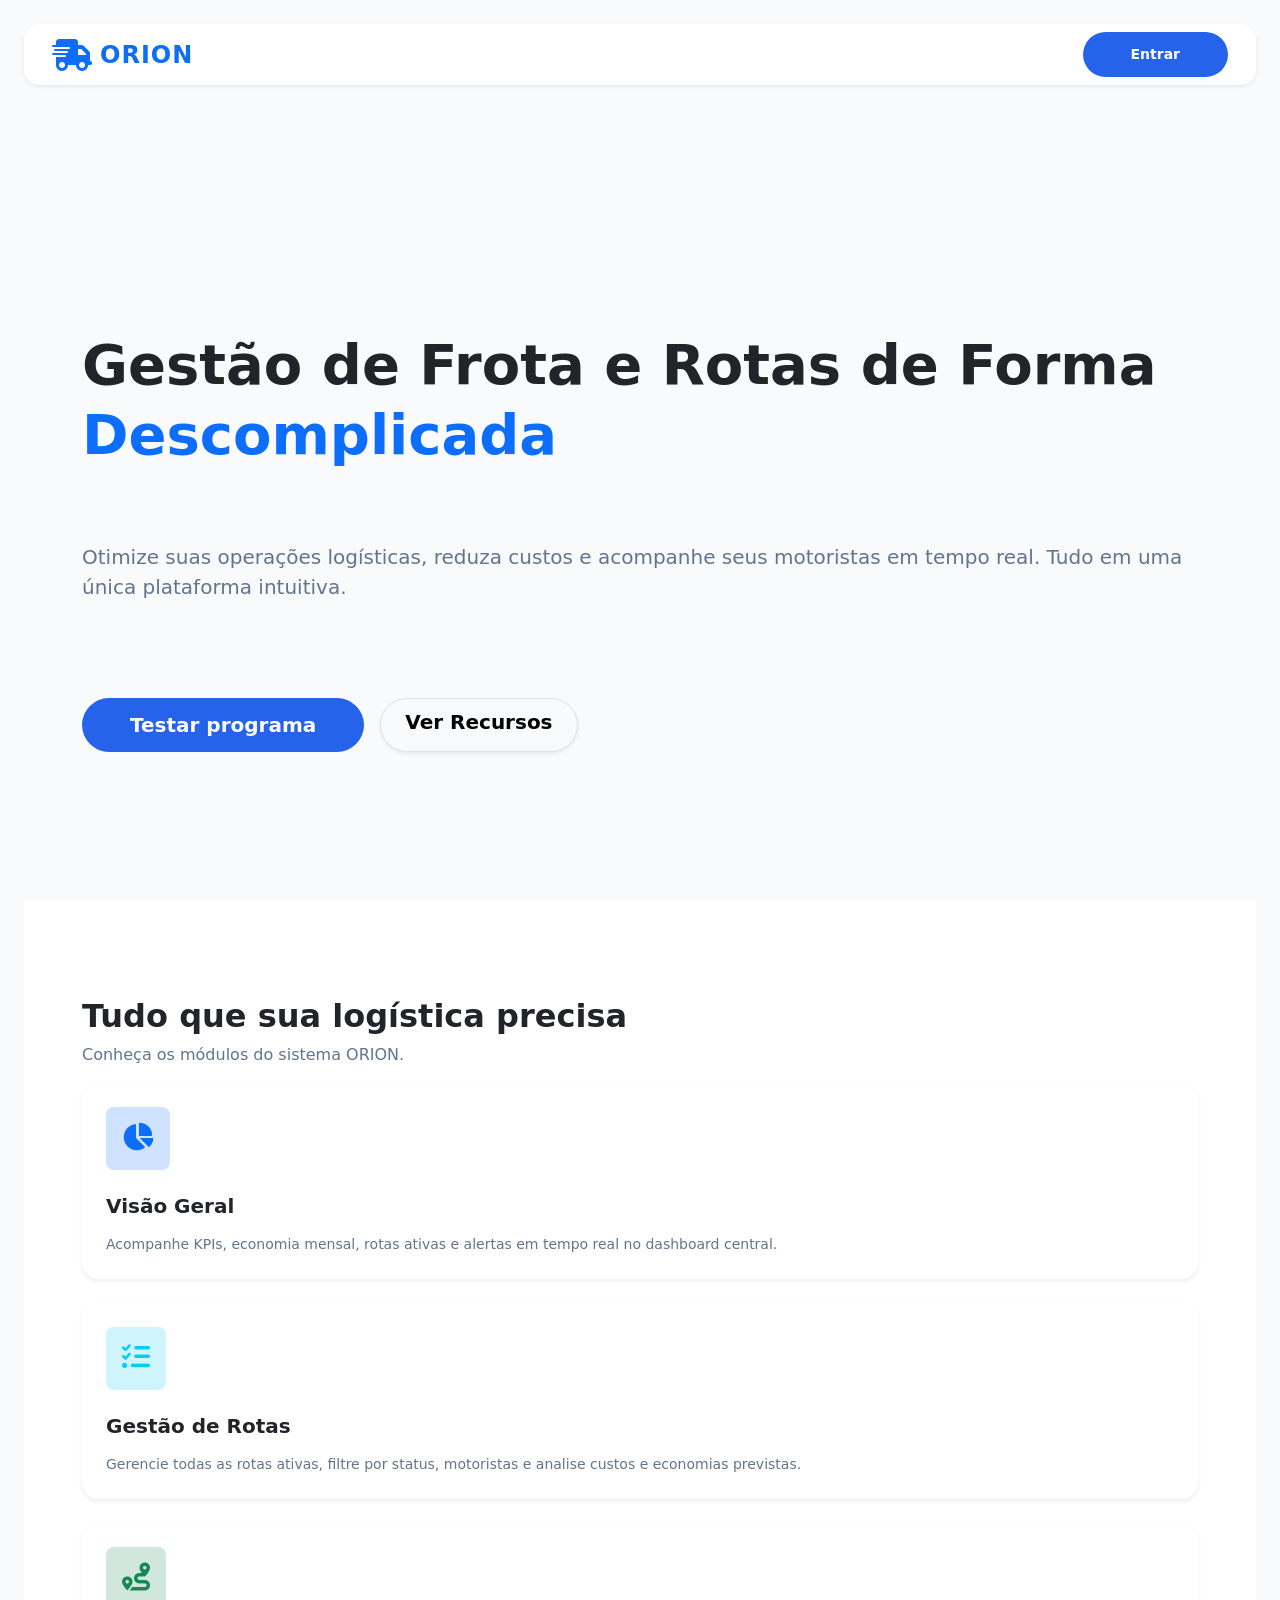
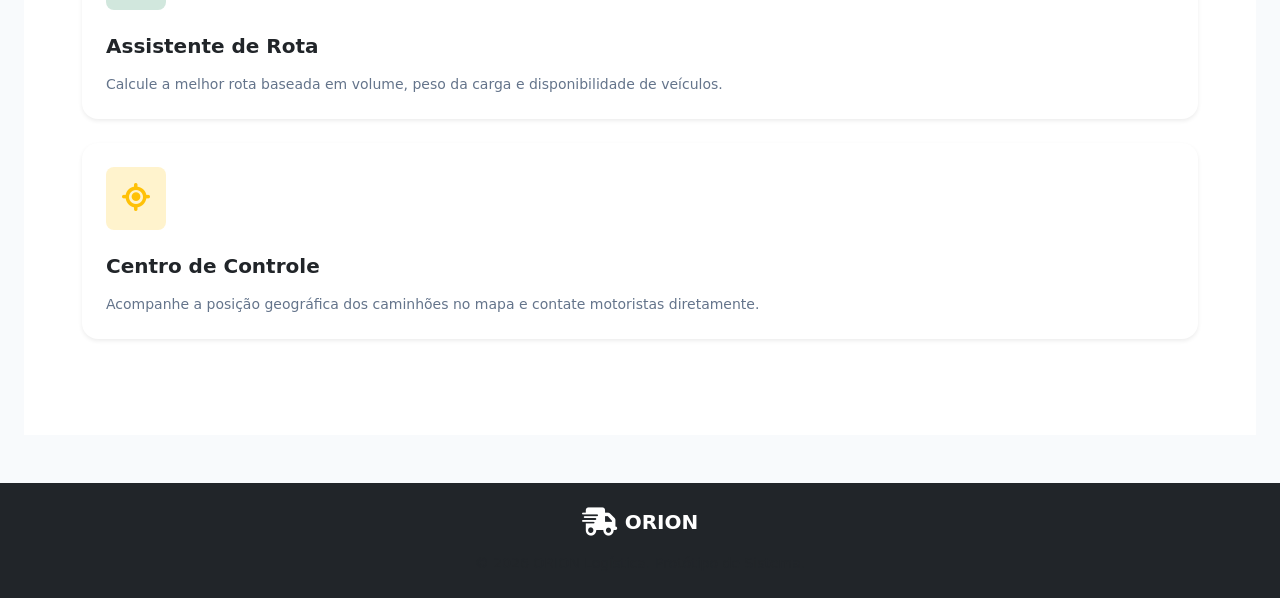
==== index.html @ 881968d5 "vai" ====
<!DOCTYPE html>
<html lang="pt-BR">
<head>
    <meta charset="UTF-8">
    <meta name="viewport" content="width=device-width, initial-scale=1.0">
    <title>ORION | Logística Inteligente</title>
    <link href="https://cdn.jsdelivr.net/npm/bootstrap@5.3.2/dist/css/bootstrap.min.css" rel="stylesheet">    
    <link rel="stylesheet" href="https://cdnjs.cloudflare.com/ajax/libs/font-awesome/6.4.2/css/all.min.css">
    <link rel="stylesheet" href="css/style.css">
    <link rel="stylesheet" href="css/index.css">
</head>
<body class="landing-page">
    <header class="cabecalho mb-4">
        <div class="container-fluid p-4 pb-0">
            <nav class="navbar navbar-expand-lg bg-white rounded-4 shadow-sm px-3">
                <div class="container-fluid">
                    
                    <div class="d-flex align-items-center text-primary">
                        <i class="fa-solid fa-truck-fast fs-2 me-2"></i>
                        <a href="index.html" class="fs-4 fw-bold text-decoration-none" style="letter-spacing: 1px;">ORION</a>
                    </div>                               
                    <a href="login.html" class="btn btn-primary-custom btn-sm rounded-pill px-5">Entrar</a>
                </div>
            </nav>
        </div>
    </header>

    <main class="container-fluid px-4 flex-grow-1">
    <section class="hero-section d-flex align-items-center mt-5 pt-5">
        <div class="container pt-5">
            <div class="row align-items-center g-5">
                <h1 class="display-4 fw-bold text-dark mb-4 lh-sm">
                    Gestão de Frota e Rotas de Forma <span class="text-primary">Descomplicada</span>
                </h1>
                <p class="lead text-muted-custom mb-5">
                    Otimize suas operações logísticas, reduza custos e acompanhe seus motoristas em tempo real. Tudo em uma única plataforma intuitiva.
                </p>
                <div class="d-flex gap-3">
                    <a href="dashboard.html" class="btn btn-primary-custom btn-lg rounded-pill px-5">Testar programa</a>
                    <a href="#recursos" class="btn btn-light btn-lg rounded-pill px-4 fw-semibold border shadow-sm">Ver Recursos</a>
                        
                </div>
            </div>
        </div>
    </section>

    <section id="recursos" class="py-5 my-5 bg-white">
        <div class="container py-5">

                <h2 class="fw-bold text-dark">Tudo que sua logística precisa</h2>
                <p class="text-muted-custom">Conheça os módulos do sistema ORION.</p>

            
            <div class="row g-4">

                    <a class="text-decoration-none">
                        <div class="card h-100 p-4 border-0 shadow-sm kpi-card">
                            <div class="p-3 bg-primary-subtle d-inline-block rounded-3 mb-4" style="width: fit-content;">
                                <i class="fa-solid fa-chart-pie text-primary fs-3"></i>
                            </div>
                            <h5 class="fw-bold text-dark mb-3">Visão Geral</h5>
                            <p class="text-muted-custom small mb-0">Acompanhe KPIs, economia mensal, rotas ativas e alertas em tempo real no dashboard central.</p>
                        </div>
                    </a>
                
                    <a class="text-decoration-none">
                        <div class="card h-100 p-4 border-0 shadow-sm kpi-card">
                            <div class="p-3 bg-info-subtle d-inline-block rounded-3 mb-4" style="width: fit-content;">
                                <i class="fa-solid fa-list-check text-info fs-3"></i>
                            </div>
                            <h5 class="fw-bold text-dark mb-3">Gestão de Rotas</h5>
                            <p class="text-muted-custom small mb-0">Gerencie todas as rotas ativas, filtre por status, motoristas e analise custos e economias previstas.</p>
                        </div>
                    </a>

                    <a class="text-decoration-none">
                        <div class="card h-100 p-4 border-0 shadow-sm kpi-card">
                            <div class="p-3 bg-success-subtle d-inline-block rounded-3 mb-4" style="width: fit-content;">
                                <i class="fa-solid fa-route text-success fs-3"></i>
                            </div>
                            <h5 class="fw-bold text-dark mb-3">Assistente de Rota</h5>
                            <p class="text-muted-custom small mb-0">Calcule a melhor rota baseada em volume, peso da carga e disponibilidade de veículos.</p>
                        </div>
                    </a>

                    <a class="text-decoration-none">
                        <div class="card h-100 p-4 border-0 shadow-sm kpi-card">
                            <div class="p-3 bg-warning-subtle d-inline-block rounded-3 mb-4" style="width: fit-content;">
                                <i class="fa-solid fa-location-crosshairs text-warning fs-3"></i>
                            </div>
                            <h5 class="fw-bold text-dark mb-3">Centro de Controle</h5>
                            <p class="text-muted-custom small mb-0">Acompanhe a posição geográfica dos caminhões no mapa e contate motoristas diretamente.</p>
                        </div>
                    </a>
            </div>
        </div>
    </section>
    </main>

    <footer class="bg-dark text-white py-4 mt-auto">
        <div class="container text-center text-muted">
            <div class="d-flex justify-content-center align-items-center mb-3 text-white">
                <i class="fa-solid fa-truck-fast fs-3 me-2"></i>
                <span class="fs-5 fw-bold">ORION</span>
            </div>
            <p class="mb-0 small">&copy; 2026 ORION Logística. Protótipo de Sistema.</p>
        </div>
    </footer>

    <script src="https://cdn.jsdelivr.net/npm/bootstrap@5.3.2/dist/js/bootstrap.bundle.min.js"></script>
    <script src="js/script.js"></script>
</body>
</html>
---- css/style.css ----
body {
    background-color: #f3f4f6;
    font-family: 'Inter', 'Segoe UI', system-ui, -apple-system, sans-serif;
    color: #334155;
}

.text-muted-custom { color: #64748b; font-weight: 500;}
.kpi-title { font-size: 0.9rem; font-weight: 600; text-transform: uppercase; letter-spacing: 0.5px;}
.kpi-value { font-size: 2rem; font-weight: 700; color: #0f172a; line-height: 1; }

.card {
    border: none;
    border-radius: 16px;
    box-shadow: 0 4px 6px -1px rgba(0, 0, 0, 0.05), 0 2px 4px -1px rgba(0, 0, 0, 0.03);
    transition: transform 0.2s ease, box-shadow 0.2s ease;
}

.kpi-card:hover {
    transform: translateY(-4px);
    box-shadow: 0 10px 15px -3px rgba(0, 0, 0, 0.08), 0 4px 6px -2px rgba(0, 0, 0, 0.04);
}

.Buscar-container {
    background-color: #ffffff;
    border-radius: 50px;
    padding: 10px 20px;
    width: 100%;
    min-width: 250px;
    border: 1px solid #e5e7eb;
    transition: all 0.2s;
}

.Buscar-container:focus-within {
    border-color: #3b82f6;
    box-shadow: 0 0 0 3px rgba(37, 99, 235, 0.1);
}

.Buscar-container input {
    border: none;
    outline: none;
    background: transparent;
    width: 100%;
    margin-left: 8px;
    color: #475569;
    font-size: 0.9rem;
}

.btn-primary-custom, .btn-orion-primary {
    background-color: #1d4ed8;
    color: white;
    border: none;
    border-radius: 8px;
    font-weight: 600;
    transition: all 0.2s ease;
}

.btn-primary-custom {
    border-radius: 10px;
    padding: 12px 28px;
    background-color: #2563eb;
}

.btn-primary-custom:hover, .btn-orion-primary:hover {
    background-color: #1e40af;
    color: white;
    transform: translateY(-2px);
    box-shadow: 0 4px 12px rgba(37, 99, 235, 0.3) !important;
}

.progress-custom {
    height: 8px;
    border-radius: 8px;
    background-color: #e2e8f0;
}

.progress-bar-custom {
    background-color: #3b82f6;
    border-radius: 8px;
}

.table { margin-bottom: 0; }
.table th {
    color: #64748b;
    font-weight: 600;
    font-size: 0.85rem;
    text-transform: uppercase;
    letter-spacing: 0.5px;
    border-bottom: 2px solid #e2e8f0;
    padding-bottom: 12px;
}
.table td { 
    vertical-align: middle; 
    border-bottom-color: #f1f5f9;
    padding: 16px 8px;
}

.id-text { font-size: 1rem; font-weight: 700; color: #334155; }
.route-text { font-weight: 600; color: #475569; font-size: 0.95rem; }

.custom-select {
    border-radius: 8px;
    padding: 10px 16px;
    font-size: 0.95rem;
    color: #4b5563;
    cursor: pointer;
    background-color: #ffffff;
}

.custom-select:focus {
    border-color: #3b82f6;
    box-shadow: 0 0 0 0.25rem rgba(59, 130, 246, 0.25);
}

.brand-spacing { letter-spacing: 1px; }
---- css/index.css ----
.landing-page {
    background-color: #f8fafc;
    overflow-x: hidden;
}

.landing-page .navbar {
    background-color: rgba(255, 255, 255, 0.95) !important;
    backdrop-filter: blur(10px);
}

.hero-section {
    min-height: 80vh;
    position: relative;
}

.hero-graphics {
    transform: perspective(1000px) rotateY(-5deg) translateY(-10px);
    transition: transform 0.5s ease;
}

.hero-graphics:hover {
    transform: perspective(1000px) rotateY(0deg) translateY(0);
}
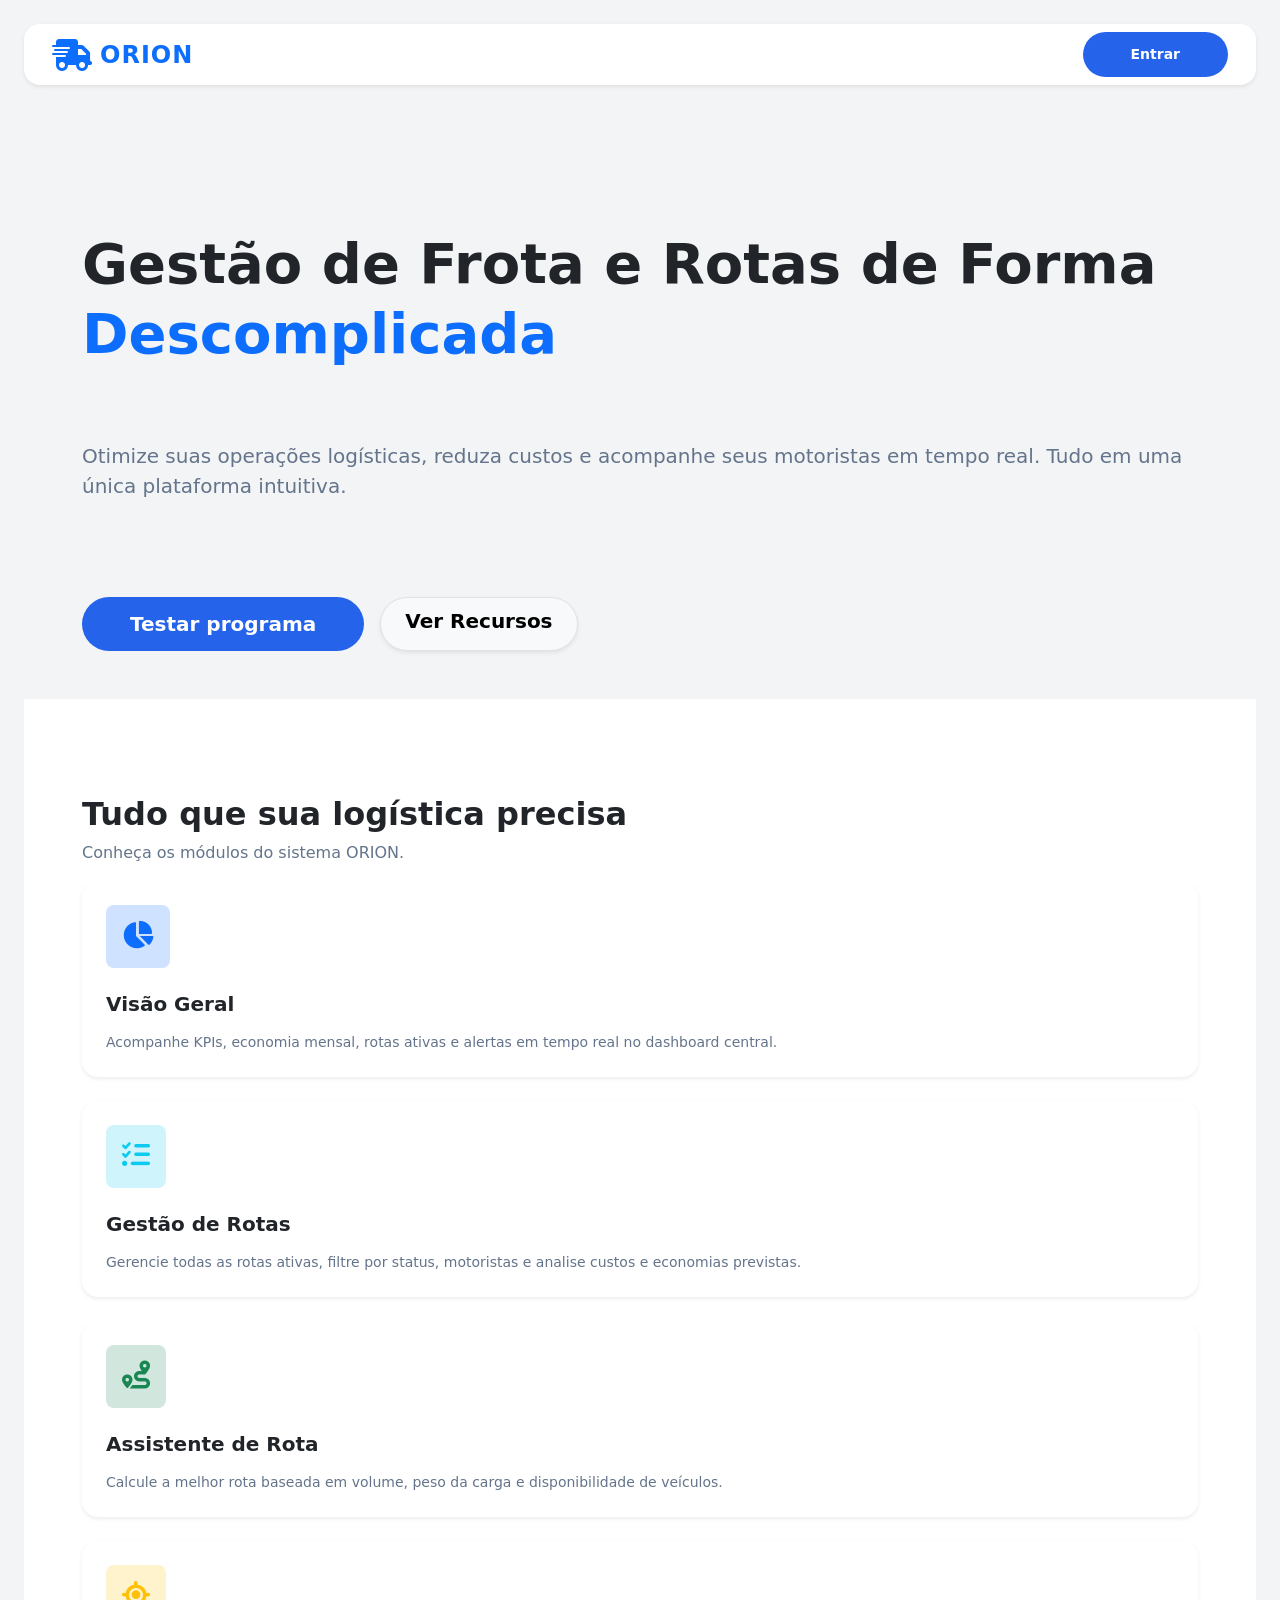
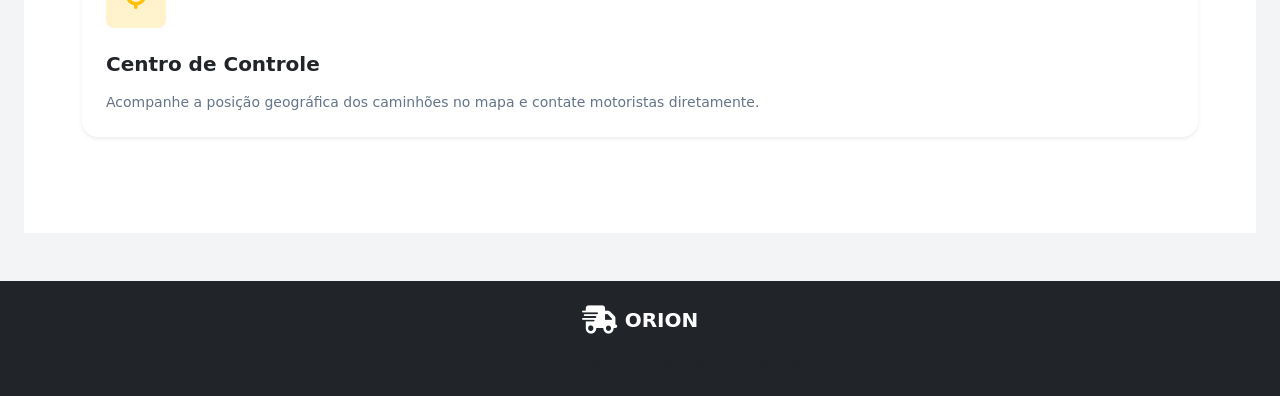
==== commit 0b41a3ac: "commit" ====
--- a/index.html
+++ b/index.html
@@ -24,7 +24,6 @@
             </nav>
         </div>
     </header>
-
     <main class="container-fluid px-4 flex-grow-1">
     <section class="hero-section d-flex align-items-center mt-5 pt-5">
         <div class="container pt-5">
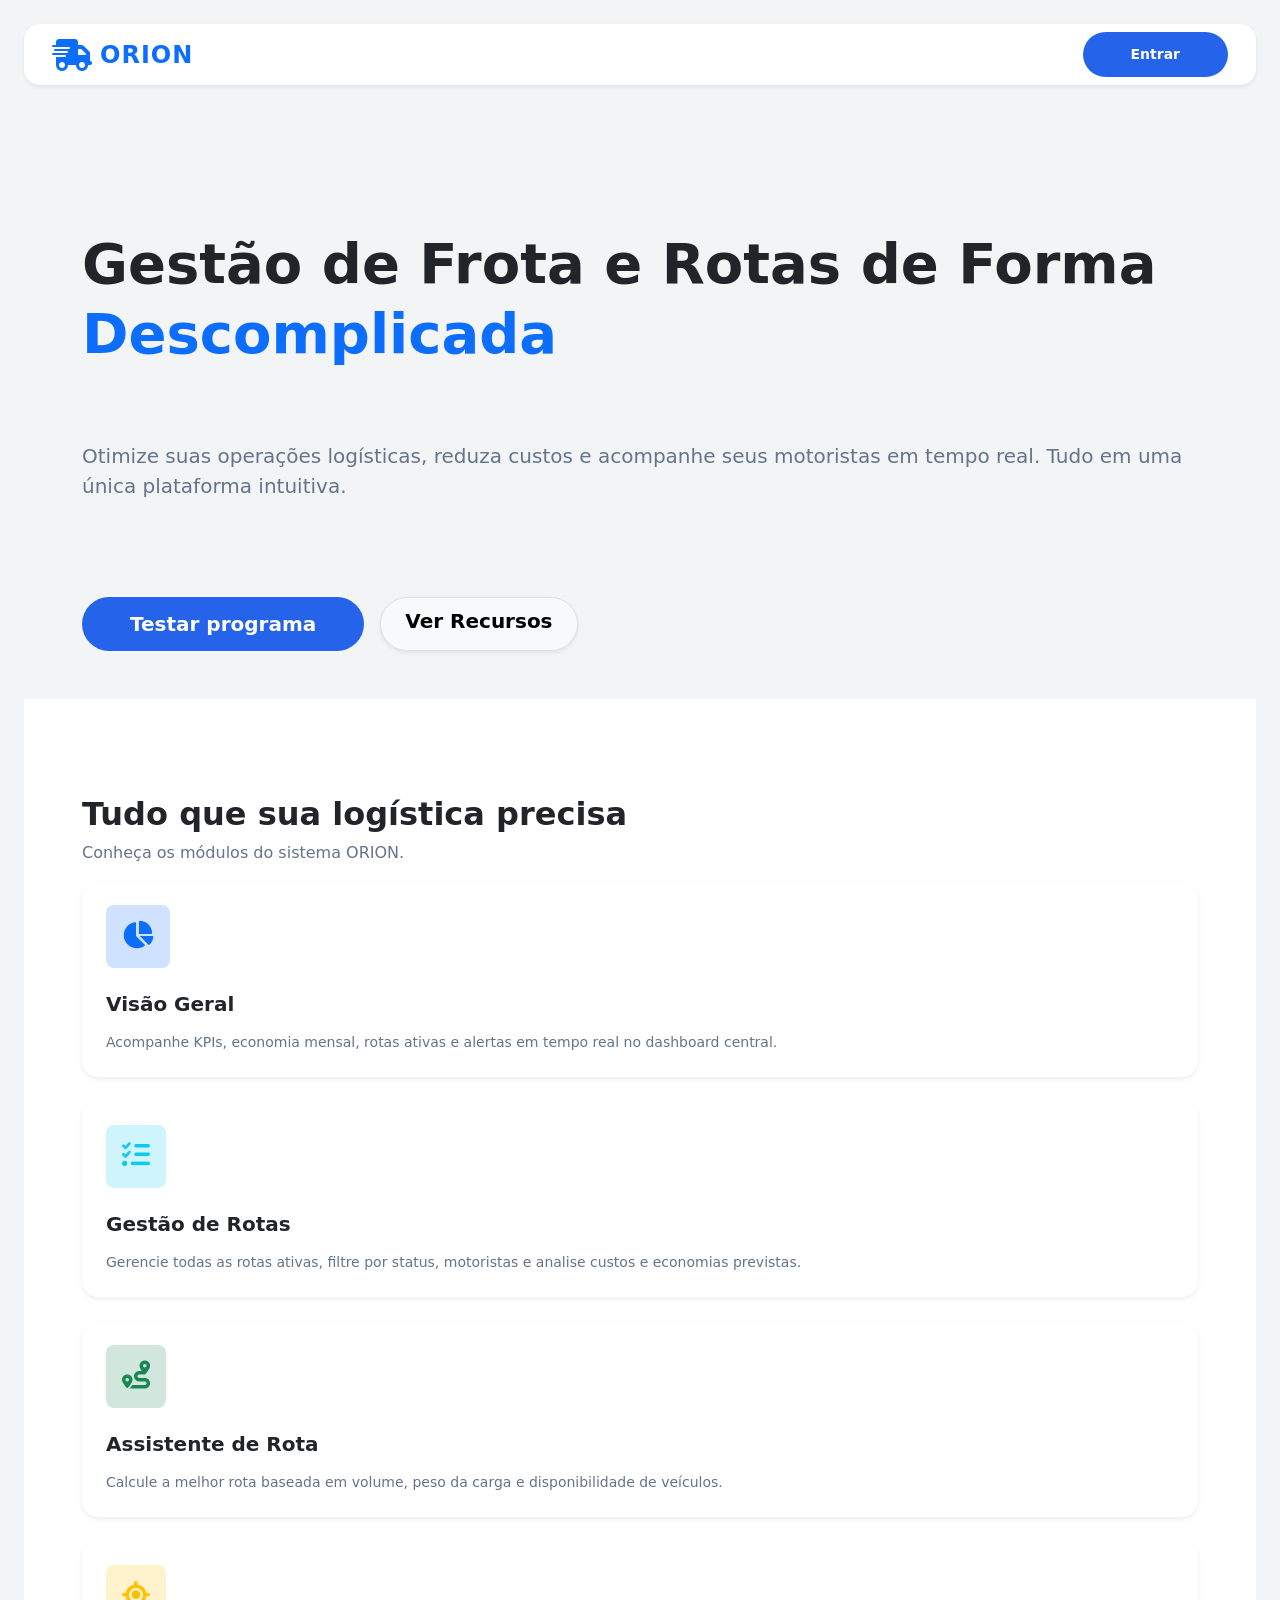
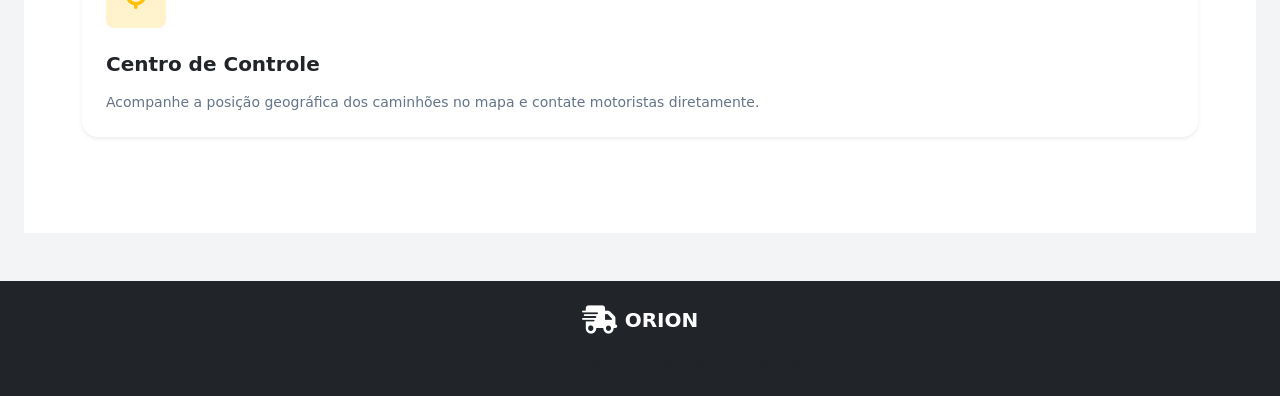
==== commit 6be43e53: "hfhk" ====
--- a/index.html
+++ b/index.html
@@ -10,7 +10,7 @@
     <link rel="stylesheet" href="css/index.css">
 </head>
 <body class="landing-page">
-    <header class="cabecalho mb-4">
+    <header class="cabecalho mb-4 sticky-top">
         <div class="container-fluid p-4 pb-0">
             <nav class="navbar navbar-expand-lg bg-white rounded-4 shadow-sm px-3">
                 <div class="container-fluid">
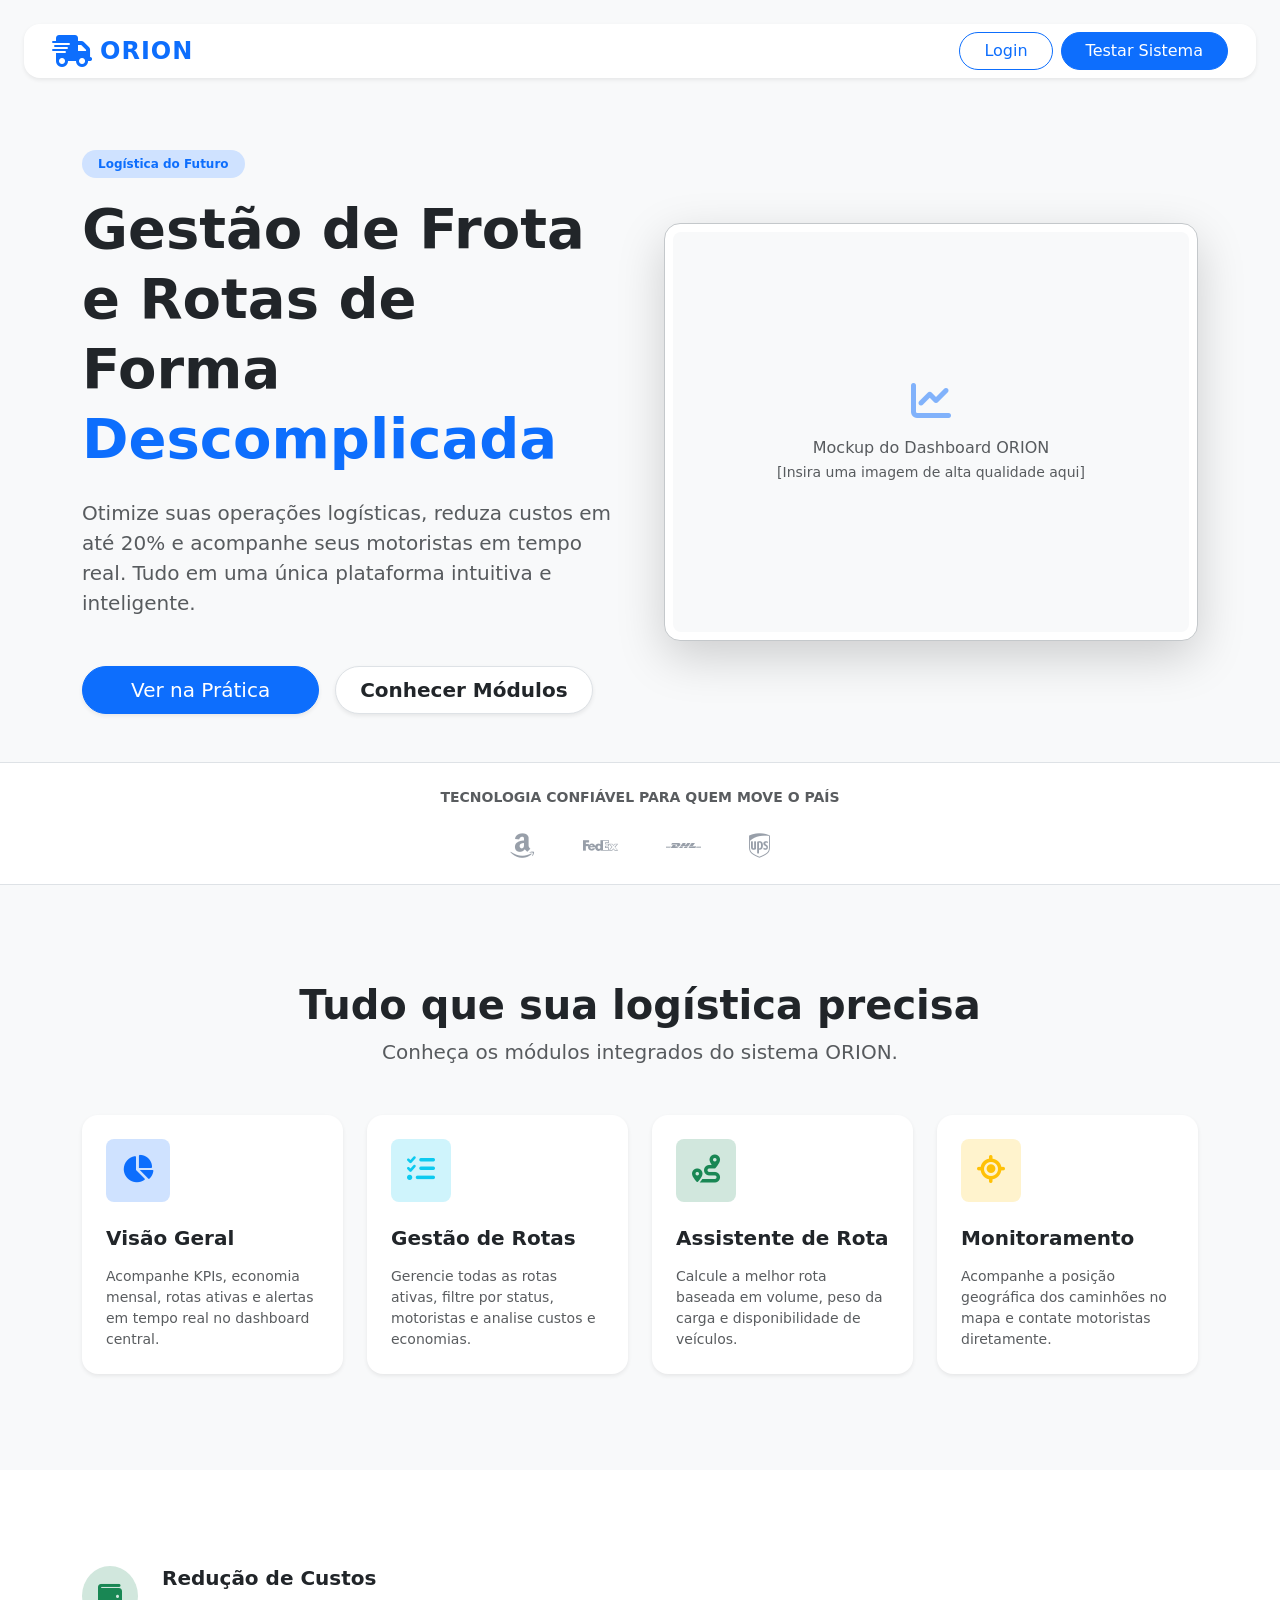
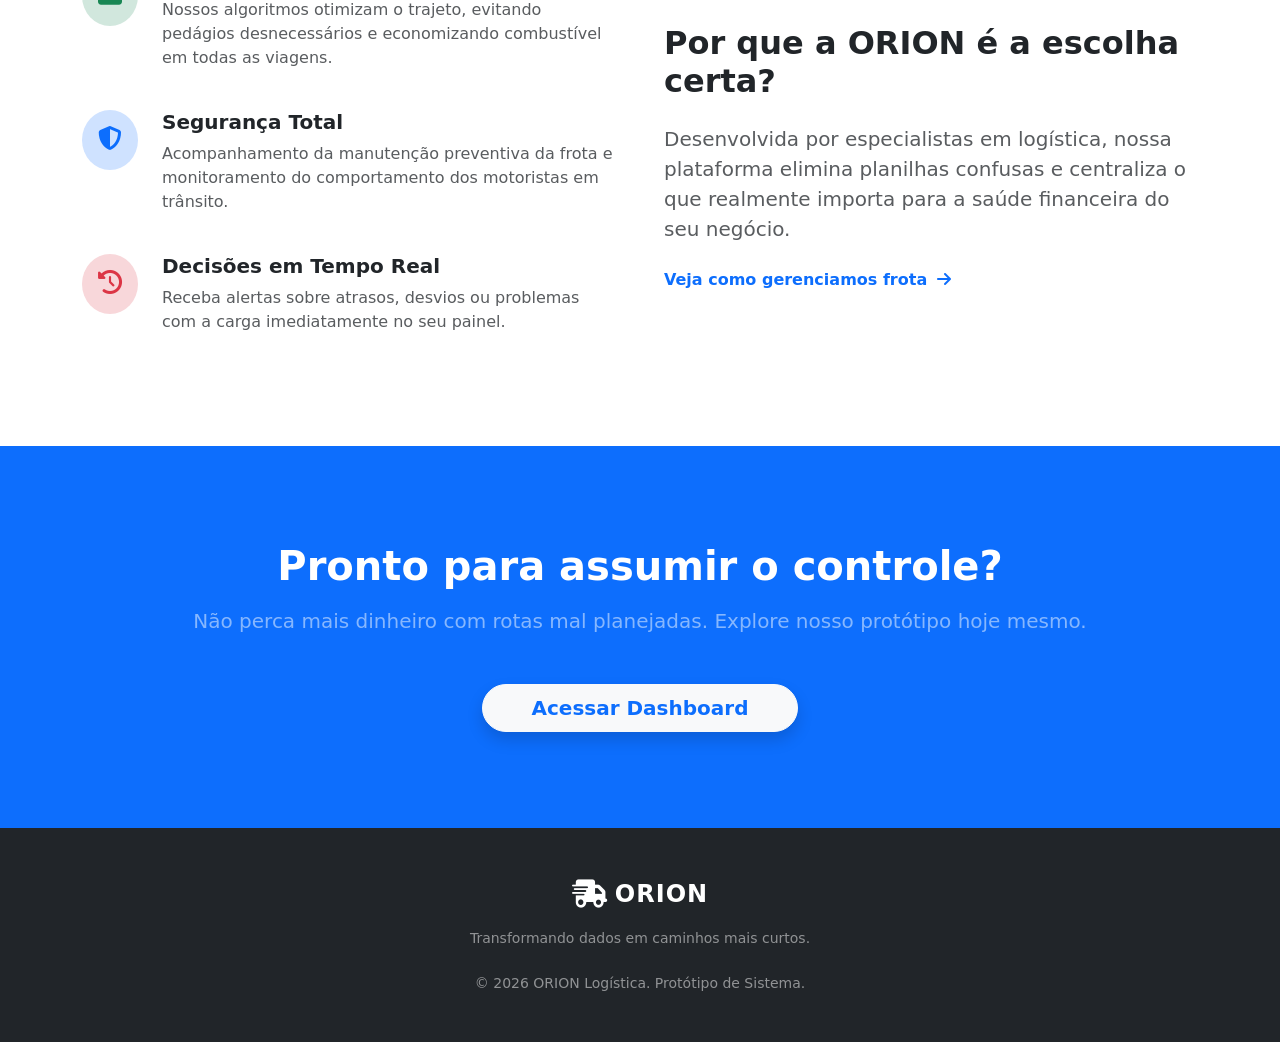
==== commit 1ace8a60: "commit" ====
--- a/index.html
+++ b/index.html
@@ -9,99 +9,193 @@
     <link rel="stylesheet" href="css/style.css">
     <link rel="stylesheet" href="css/index.css">
 </head>
-<body class="landing-page">
+<body class="landing-page bg-light">
+    
     <header class="cabecalho mb-4 sticky-top">
         <div class="container-fluid p-4 pb-0">
             <nav class="navbar navbar-expand-lg bg-white rounded-4 shadow-sm px-3">
                 <div class="container-fluid">
-                    
                     <div class="d-flex align-items-center text-primary">
                         <i class="fa-solid fa-truck-fast fs-2 me-2"></i>
                         <a href="index.html" class="fs-4 fw-bold text-decoration-none" style="letter-spacing: 1px;">ORION</a>
                     </div>                               
-                    <a href="login.html" class="btn btn-primary-custom btn-sm rounded-pill px-5">Entrar</a>
+                    <div class="d-flex gap-2">
+                        <a href="login.html" class="btn btn-outline-primary rounded-pill px-4 d-none d-md-block">Login</a>
+                        <a href="dashboard.html" class="btn btn-primary rounded-pill px-4">Testar Sistema</a>
+                    </div>
                 </div>
             </nav>
         </div>
     </header>
-    <main class="container-fluid px-4 flex-grow-1">
-    <section class="hero-section d-flex align-items-center mt-5 pt-5">
-        <div class="container pt-5">
-            <div class="row align-items-center g-5">
-                <h1 class="display-4 fw-bold text-dark mb-4 lh-sm">
-                    Gestão de Frota e Rotas de Forma <span class="text-primary">Descomplicada</span>
-                </h1>
-                <p class="lead text-muted-custom mb-5">
-                    Otimize suas operações logísticas, reduza custos e acompanhe seus motoristas em tempo real. Tudo em uma única plataforma intuitiva.
-                </p>
-                <div class="d-flex gap-3">
-                    <a href="dashboard.html" class="btn btn-primary-custom btn-lg rounded-pill px-5">Testar programa</a>
-                    <a href="#recursos" class="btn btn-light btn-lg rounded-pill px-4 fw-semibold border shadow-sm">Ver Recursos</a>
-                        
-                </div>
-            </div>
-        </div>
-    </section>
-
-    <section id="recursos" class="py-5 my-5 bg-white">
-        <div class="container py-5">
-
-                <h2 class="fw-bold text-dark">Tudo que sua logística precisa</h2>
-                <p class="text-muted-custom">Conheça os módulos do sistema ORION.</p>
-
-            
-            <div class="row g-4">
-
-                    <a class="text-decoration-none">
-                        <div class="card h-100 p-4 border-0 shadow-sm kpi-card">
-                            <div class="p-3 bg-primary-subtle d-inline-block rounded-3 mb-4" style="width: fit-content;">
-                                <i class="fa-solid fa-chart-pie text-primary fs-3"></i>
-                            </div>
-                            <h5 class="fw-bold text-dark mb-3">Visão Geral</h5>
-                            <p class="text-muted-custom small mb-0">Acompanhe KPIs, economia mensal, rotas ativas e alertas em tempo real no dashboard central.</p>
-                        </div>
-                    </a>
+
+    <main class="flex-grow-1">
+        
+        <section class="hero-section py-5 mt-4">
+            <div class="container">
+                <div class="row align-items-center g-5">
+                    <div class="col-lg-6">
+                        <span class="badge bg-primary-subtle text-primary px-3 py-2 rounded-pill mb-3 fw-semibold">Logística do Futuro</span>
+                        <h1 class="display-4 fw-bold text-dark mb-4 lh-sm">
+                            Gestão de Frota e Rotas de Forma <span class="text-primary">Descomplicada</span>
+                        </h1>
+                        <p class="lead text-muted mb-5">
+                            Otimize suas operações logísticas, reduza custos em até 20% e acompanhe seus motoristas em tempo real. Tudo em uma única plataforma intuitiva e inteligente.
+                        </p>
+                        <div class="d-flex flex-column flex-sm-row gap-3">
+                            <a href="dashboard.html" class="btn btn-primary btn-lg rounded-pill px-5 shadow-sm">Ver na Prática</a>
+                            <a href="#recursos" class="btn btn-white btn-lg rounded-pill px-4 fw-semibold border shadow-sm text-dark bg-white">Conhecer Módulos</a>
+                        </div>
+                    </div>
+                    <div class="col-lg-6 d-none d-lg-block text-center">
+                        <div class="bg-white p-2 rounded-4 shadow-lg border border-secondary-subtle">
+                            <div class="bg-light rounded-3 d-flex align-items-center justify-content-center" style="height: 400px;">
+                                <div class="text-muted text-center">
+                                    <i class="fa-solid fa-chart-line fs-1 mb-3 text-primary opacity-50"></i>
+                                    <p class="mb-0 fw-medium">Mockup do Dashboard ORION</p>
+                                    <small>[Insira uma imagem de alta qualidade aqui]</small>
+                                </div>
+                            </div>
+                        </div>
+                    </div>
+                </div>
+            </div>
+        </section>
+
+        <section class="py-4 bg-white border-top border-bottom">
+            <div class="container text-center">
+                <p class="text-muted small fw-bold mb-4 text-uppercase tracking-wide">Tecnologia confiável para quem move o país</p>
+                <div class="d-flex justify-content-center flex-wrap gap-5 opacity-50">
+                    <i class="fa-brands fa-amazon fs-3"></i>
+                    <i class="fa-brands fa-fedex fs-3"></i>
+                    <i class="fa-brands fa-dhl fs-3"></i>
+                    <i class="fa-brands fa-ups fs-3"></i>
+                </div>
+            </div>
+        </section>
+
+        <section id="recursos" class="py-5 my-5">
+            <div class="container">
+                <div class="text-center mb-5">
+                    <h2 class="fw-bold text-dark display-6">Tudo que sua logística precisa</h2>
+                    <p class="text-muted lead">Conheça os módulos integrados do sistema ORION.</p>
+                </div>
                 
-                    <a class="text-decoration-none">
-                        <div class="card h-100 p-4 border-0 shadow-sm kpi-card">
-                            <div class="p-3 bg-info-subtle d-inline-block rounded-3 mb-4" style="width: fit-content;">
-                                <i class="fa-solid fa-list-check text-info fs-3"></i>
-                            </div>
-                            <h5 class="fw-bold text-dark mb-3">Gestão de Rotas</h5>
-                            <p class="text-muted-custom small mb-0">Gerencie todas as rotas ativas, filtre por status, motoristas e analise custos e economias previstas.</p>
-                        </div>
-                    </a>
-
-                    <a class="text-decoration-none">
-                        <div class="card h-100 p-4 border-0 shadow-sm kpi-card">
-                            <div class="p-3 bg-success-subtle d-inline-block rounded-3 mb-4" style="width: fit-content;">
-                                <i class="fa-solid fa-route text-success fs-3"></i>
-                            </div>
-                            <h5 class="fw-bold text-dark mb-3">Assistente de Rota</h5>
-                            <p class="text-muted-custom small mb-0">Calcule a melhor rota baseada em volume, peso da carga e disponibilidade de veículos.</p>
-                        </div>
-                    </a>
-
-                    <a class="text-decoration-none">
-                        <div class="card h-100 p-4 border-0 shadow-sm kpi-card">
-                            <div class="p-3 bg-warning-subtle d-inline-block rounded-3 mb-4" style="width: fit-content;">
-                                <i class="fa-solid fa-location-crosshairs text-warning fs-3"></i>
-                            </div>
-                            <h5 class="fw-bold text-dark mb-3">Centro de Controle</h5>
-                            <p class="text-muted-custom small mb-0">Acompanhe a posição geográfica dos caminhões no mapa e contate motoristas diretamente.</p>
-                        </div>
-                    </a>
-            </div>
-        </div>
-    </section>
+                <div class="row g-4">
+                    <div class="col-12 col-md-6 col-lg-3">
+                        <a href="dashboard.html" class="text-decoration-none h-100 d-block">
+                            <div class="card h-100 p-4 border-0 shadow-sm kpi-card hover-lift">
+                                <div class="p-3 bg-primary-subtle d-inline-block rounded-3 mb-4" style="width: fit-content;">
+                                    <i class="fa-solid fa-chart-pie text-primary fs-3"></i>
+                                </div>
+                                <h5 class="fw-bold text-dark mb-3">Visão Geral</h5>
+                                <p class="text-muted small mb-0">Acompanhe KPIs, economia mensal, rotas ativas e alertas em tempo real no dashboard central.</p>
+                            </div>
+                        </a>
+                    </div>
+                    
+                    <div class="col-12 col-md-6 col-lg-3">
+                        <a href="rotas.html" class="text-decoration-none h-100 d-block">
+                            <div class="card h-100 p-4 border-0 shadow-sm kpi-card hover-lift">
+                                <div class="p-3 bg-info-subtle d-inline-block rounded-3 mb-4" style="width: fit-content;">
+                                    <i class="fa-solid fa-list-check text-info fs-3"></i>
+                                </div>
+                                <h5 class="fw-bold text-dark mb-3">Gestão de Rotas</h5>
+                                <p class="text-muted small mb-0">Gerencie todas as rotas ativas, filtre por status, motoristas e analise custos e economias.</p>
+                            </div>
+                        </a>
+                    </div>
+
+                    <div class="col-12 col-md-6 col-lg-3">
+                        <a href="planeja.html" class="text-decoration-none h-100 d-block">
+                            <div class="card h-100 p-4 border-0 shadow-sm kpi-card hover-lift">
+                                <div class="p-3 bg-success-subtle d-inline-block rounded-3 mb-4" style="width: fit-content;">
+                                    <i class="fa-solid fa-route text-success fs-3"></i>
+                                </div>
+                                <h5 class="fw-bold text-dark mb-3">Assistente de Rota</h5>
+                                <p class="text-muted small mb-0">Calcule a melhor rota baseada em volume, peso da carga e disponibilidade de veículos.</p>
+                            </div>
+                        </a>
+                    </div>
+
+                    <div class="col-12 col-md-6 col-lg-3">
+                        <a href="rotasctr.html" class="text-decoration-none h-100 d-block">
+                            <div class="card h-100 p-4 border-0 shadow-sm kpi-card hover-lift">
+                                <div class="p-3 bg-warning-subtle d-inline-block rounded-3 mb-4" style="width: fit-content;">
+                                    <i class="fa-solid fa-location-crosshairs text-warning fs-3"></i>
+                                </div>
+                                <h5 class="fw-bold text-dark mb-3">Monitoramento</h5>
+                                <p class="text-muted small mb-0">Acompanhe a posição geográfica dos caminhões no mapa e contate motoristas diretamente.</p>
+                            </div>
+                        </a>
+                    </div>
+                </div>
+            </div>
+        </section>
+
+        <section class="py-5 bg-white">
+            <div class="container py-5">
+                <div class="row align-items-center g-5">
+                    <div class="col-lg-6 order-2 order-lg-1">
+                        <div class="d-flex mb-4">
+                            <div class="flex-shrink-0">
+                                <div class="p-3 bg-success-subtle rounded-circle">
+                                    <i class="fa-solid fa-wallet text-success fs-4"></i>
+                                </div>
+                            </div>
+                            <div class="flex-grow-1 ms-4">
+                                <h5 class="fw-bold text-dark">Redução de Custos</h5>
+                                <p class="text-muted">Nossos algoritmos otimizam o trajeto, evitando pedágios desnecessários e economizando combustível em todas as viagens.</p>
+                            </div>
+                        </div>
+                        <div class="d-flex mb-4">
+                            <div class="flex-shrink-0">
+                                <div class="p-3 bg-primary-subtle rounded-circle">
+                                    <i class="fa-solid fa-shield-halved text-primary fs-4"></i>
+                                </div>
+                            </div>
+                            <div class="flex-grow-1 ms-4">
+                                <h5 class="fw-bold text-dark">Segurança Total</h5>
+                                <p class="text-muted">Acompanhamento da manutenção preventiva da frota e monitoramento do comportamento dos motoristas em trânsito.</p>
+                            </div>
+                        </div>
+                        <div class="d-flex">
+                            <div class="flex-shrink-0">
+                                <div class="p-3 bg-danger-subtle rounded-circle">
+                                    <i class="fa-solid fa-clock-rotate-left text-danger fs-4"></i>
+                                </div>
+                            </div>
+                            <div class="flex-grow-1 ms-4">
+                                <h5 class="fw-bold text-dark">Decisões em Tempo Real</h5>
+                                <p class="text-muted">Receba alertas sobre atrasos, desvios ou problemas com a carga imediatamente no seu painel.</p>
+                            </div>
+                        </div>
+                    </div>
+                    <div class="col-lg-6 order-1 order-lg-2">
+                        <h2 class="fw-bold text-dark mb-4">Por que a ORION é a escolha certa?</h2>
+                        <p class="lead text-muted mb-4">Desenvolvida por especialistas em logística, nossa plataforma elimina planilhas confusas e centraliza o que realmente importa para a saúde financeira do seu negócio.</p>
+                        <a href="gerencia.html" class="text-primary fw-bold text-decoration-none">Veja como gerenciamos frota <i class="fa-solid fa-arrow-right ms-1"></i></a>
+                    </div>
+                </div>
+            </div>
+        </section>
+
+        <section class="py-5 bg-primary text-white text-center">
+            <div class="container py-5">
+                <h2 class="display-6 fw-bold mb-3 text-white">Pronto para assumir o controle?</h2>
+                <p class="lead mb-5 text-white-50">Não perca mais dinheiro com rotas mal planejadas. Explore nosso protótipo hoje mesmo.</p>
+                <a href="dashboard.html" class="btn btn-light btn-lg rounded-pill px-5 text-primary fw-bold shadow">Acessar Dashboard</a>
+            </div>
+        </section>
+
     </main>
 
-    <footer class="bg-dark text-white py-4 mt-auto">
-        <div class="container text-center text-muted">
+    <footer class="bg-dark text-white py-5 mt-auto">
+        <div class="container text-center text-white-50">
             <div class="d-flex justify-content-center align-items-center mb-3 text-white">
                 <i class="fa-solid fa-truck-fast fs-3 me-2"></i>
-                <span class="fs-5 fw-bold">ORION</span>
-            </div>
+                <span class="fs-4 fw-bold brand-spacing" style="letter-spacing: 1px;">ORION</span>
+            </div>
+            <p class="mb-4 small">Transformando dados em caminhos mais curtos.</p>
             <p class="mb-0 small">&copy; 2026 ORION Logística. Protótipo de Sistema.</p>
         </div>
     </footer>
--- a/css/index.css
+++ b/css/index.css
@@ -0,0 +1,7 @@
+.hover-lift {
+    transition: transform 0.2s ease-in-out, box-shadow 0.2s ease-in-out;
+}
+.hover-lift:hover {
+    transform: translateY(-5px);
+    box-shadow: 0 10px 20px rgba(0,0,0,0.1) !important;
+}
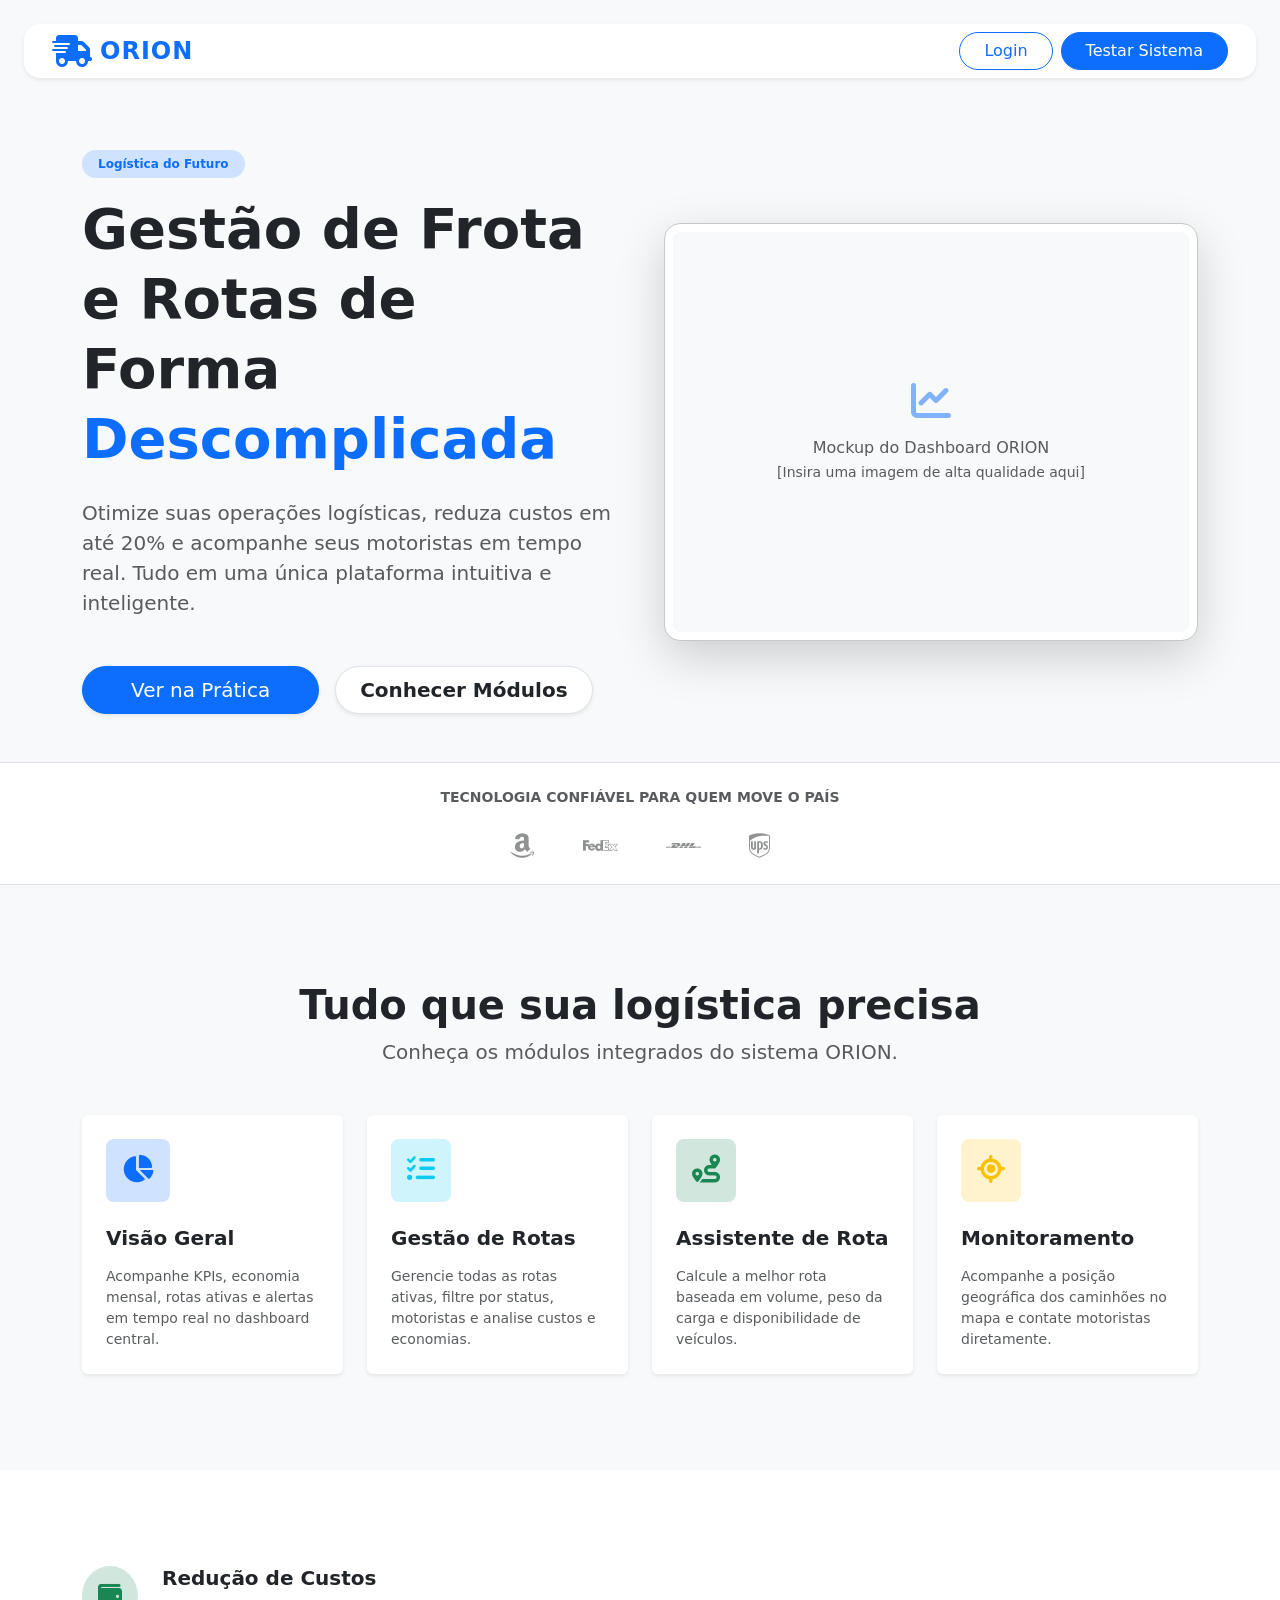
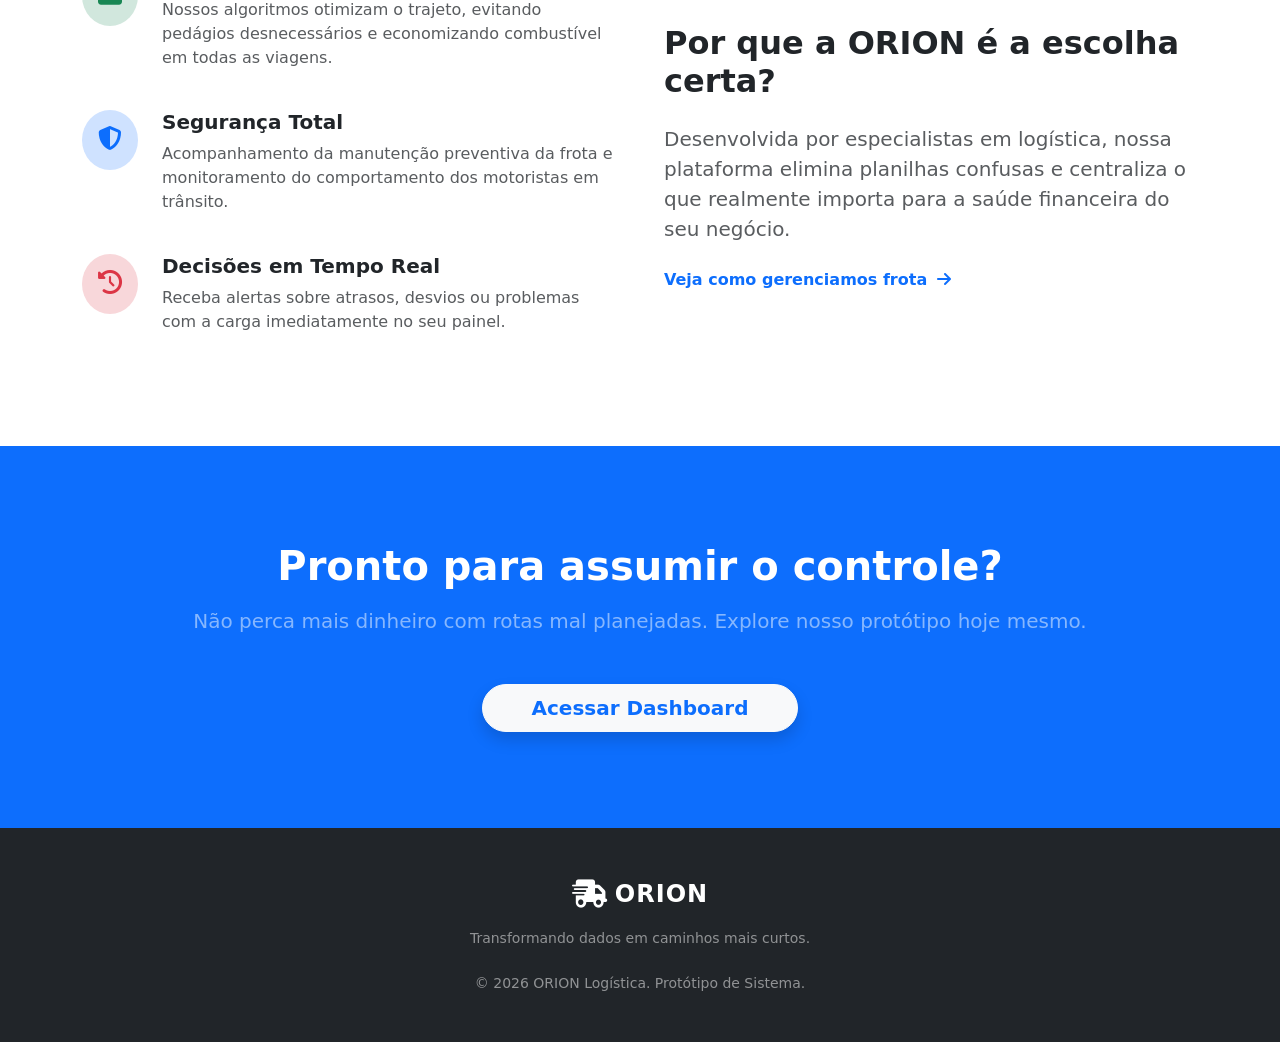
==== commit 95a09448: "commit" ====
--- a/index.html
+++ b/index.html
@@ -7,7 +7,6 @@
     <link href="https://cdn.jsdelivr.net/npm/bootstrap@5.3.2/dist/css/bootstrap.min.css" rel="stylesheet">    
     <link rel="stylesheet" href="https://cdnjs.cloudflare.com/ajax/libs/font-awesome/6.4.2/css/all.min.css">
     <link rel="stylesheet" href="css/style.css">
-    <link rel="stylesheet" href="css/index.css">
 </head>
 <body class="landing-page bg-light">
     
--- a/css/style.css
+++ b/css/style.css
@@ -1,83 +1,3 @@
-body {
-    background-color: #f3f4f6;
-    font-family: 'Inter', 'Segoe UI', system-ui, -apple-system, sans-serif;
-    color: #334155;
-}
-
-.text-muted-custom { color: #64748b; font-weight: 500;}
-.kpi-title { font-size: 0.9rem; font-weight: 600; text-transform: uppercase; letter-spacing: 0.5px;}
-.kpi-value { font-size: 2rem; font-weight: 700; color: #0f172a; line-height: 1; }
-
-.card {
-    border: none;
-    border-radius: 16px;
-    box-shadow: 0 4px 6px -1px rgba(0, 0, 0, 0.05), 0 2px 4px -1px rgba(0, 0, 0, 0.03);
-    transition: transform 0.2s ease, box-shadow 0.2s ease;
-}
-
-.kpi-card:hover {
-    transform: translateY(-4px);
-    box-shadow: 0 10px 15px -3px rgba(0, 0, 0, 0.08), 0 4px 6px -2px rgba(0, 0, 0, 0.04);
-}
-
-.Buscar-container {
-    background-color: #ffffff;
-    border-radius: 50px;
-    padding: 10px 20px;
-    width: 100%;
-    min-width: 250px;
-    border: 1px solid #e5e7eb;
-    transition: all 0.2s;
-}
-
-.Buscar-container:focus-within {
-    border-color: #3b82f6;
-    box-shadow: 0 0 0 3px rgba(37, 99, 235, 0.1);
-}
-
-.Buscar-container input {
-    border: none;
-    outline: none;
-    background: transparent;
-    width: 100%;
-    margin-left: 8px;
-    color: #475569;
-    font-size: 0.9rem;
-}
-
-.btn-primary-custom, .btn-orion-primary {
-    background-color: #1d4ed8;
-    color: white;
-    border: none;
-    border-radius: 8px;
-    font-weight: 600;
-    transition: all 0.2s ease;
-}
-
-.btn-primary-custom {
-    border-radius: 10px;
-    padding: 12px 28px;
-    background-color: #2563eb;
-}
-
-.btn-primary-custom:hover, .btn-orion-primary:hover {
-    background-color: #1e40af;
-    color: white;
-    transform: translateY(-2px);
-    box-shadow: 0 4px 12px rgba(37, 99, 235, 0.3) !important;
-}
-
-.progress-custom {
-    height: 8px;
-    border-radius: 8px;
-    background-color: #e2e8f0;
-}
-
-.progress-bar-custom {
-    background-color: #3b82f6;
-    border-radius: 8px;
-}
-
 .table { margin-bottom: 0; }
 .table th {
     color: #64748b;
@@ -94,21 +14,46 @@
     padding: 16px 8px;
 }
 
+#myTable {
+  border-collapse: collapse; 
+  width: 100%; 
+  border: 1px solid #ddd; 
+  font-size: 18px; 
+}
+
+#myTable th, #myTable td {
+  text-align: left; 
+  padding: 12px;
+}
+
+#myTable tr {
+  border-bottom: 1px solid #ddd;
+}
+
+#myTable tr.header, #myTable tr:hover {
+  background-color: #f1f1f1;
+}
+
+.badge {
+    white-space: nowrap;
+    display: inline-block;
+    min-width: 80px; 
+    text-align: center;
+}
+
+.table td:last-child {
+    white-space: nowrap;
+}
+
+.hover-lift {
+    transition: transform 0.2s ease-in-out, box-shadow 0.2s ease-in-out;
+}
+.hover-lift:hover {
+    transform: translateY(-5px);
+    box-shadow: 0 10px 20px rgba(0,0,0,0.1) !important;
+}
+
 .id-text { font-size: 1rem; font-weight: 700; color: #334155; }
 .route-text { font-weight: 600; color: #475569; font-size: 0.95rem; }
 
-.custom-select {
-    border-radius: 8px;
-    padding: 10px 16px;
-    font-size: 0.95rem;
-    color: #4b5563;
-    cursor: pointer;
-    background-color: #ffffff;
-}
-
-.custom-select:focus {
-    border-color: #3b82f6;
-    box-shadow: 0 0 0 0.25rem rgba(59, 130, 246, 0.25);
-}
-
 .brand-spacing { letter-spacing: 1px; }
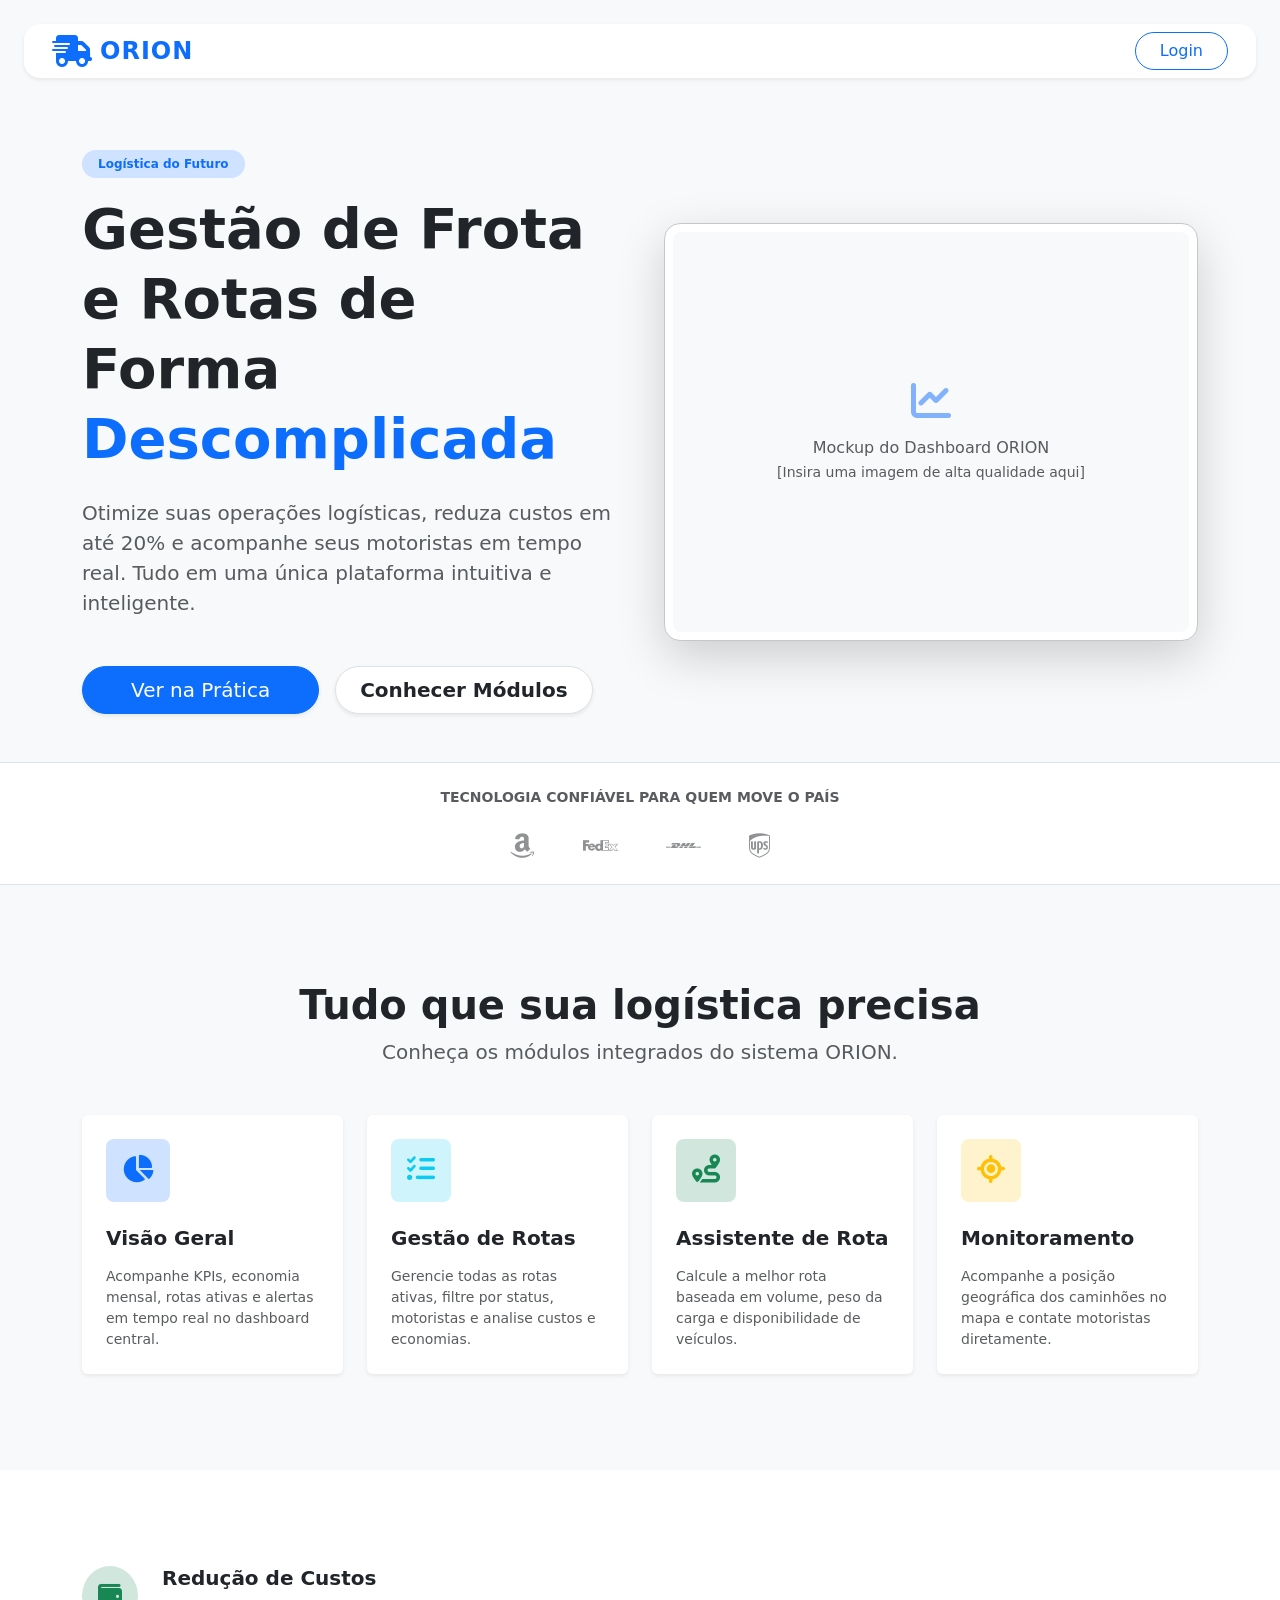
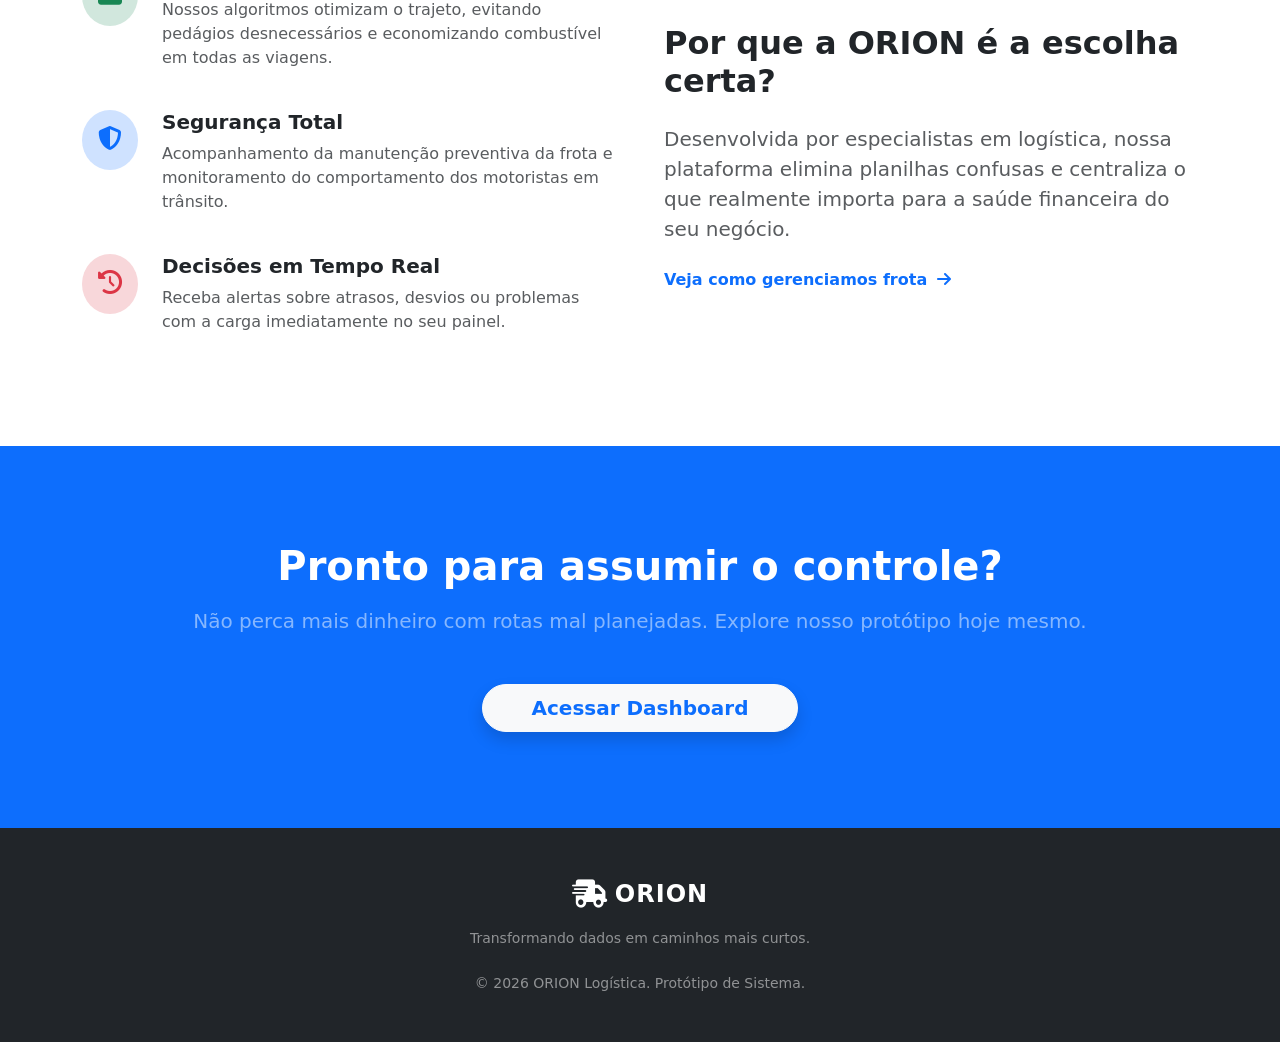
==== commit 10373abf: "." ====
--- a/index.html
+++ b/index.html
@@ -20,7 +20,6 @@
                     </div>                               
                     <div class="d-flex gap-2">
                         <a href="login.html" class="btn btn-outline-primary rounded-pill px-4 d-none d-md-block">Login</a>
-                        <a href="dashboard.html" class="btn btn-primary rounded-pill px-4">Testar Sistema</a>
                     </div>
                 </div>
             </nav>
@@ -201,5 +200,6 @@
 
     <script src="https://cdn.jsdelivr.net/npm/bootstrap@5.3.2/dist/js/bootstrap.bundle.min.js"></script>
     <script src="js/script.js"></script>
+    <script src="js/index.js"></script>
 </body>
 </html>
--- a/css/style.css
+++ b/css/style.css
@@ -48,12 +48,23 @@
 .hover-lift {
     transition: transform 0.2s ease-in-out, box-shadow 0.2s ease-in-out;
 }
+
 .hover-lift:hover {
     transform: translateY(-5px);
     box-shadow: 0 10px 20px rgba(0,0,0,0.1) !important;
 }
 
-.id-text { font-size: 1rem; font-weight: 700; color: #334155; }
-.route-text { font-weight: 600; color: #475569; font-size: 0.95rem; }
+.login-panel {
+    border-radius: 1.5rem;
+    overflow: hidden;
+}
 
-.brand-spacing { letter-spacing: 1px; }+.login-panel .card-body {
+    min-height: 100%;
+}
+
+@media (max-width: 575.98px) {
+    .login-panel {
+        border-radius: 1rem;
+    }
+}
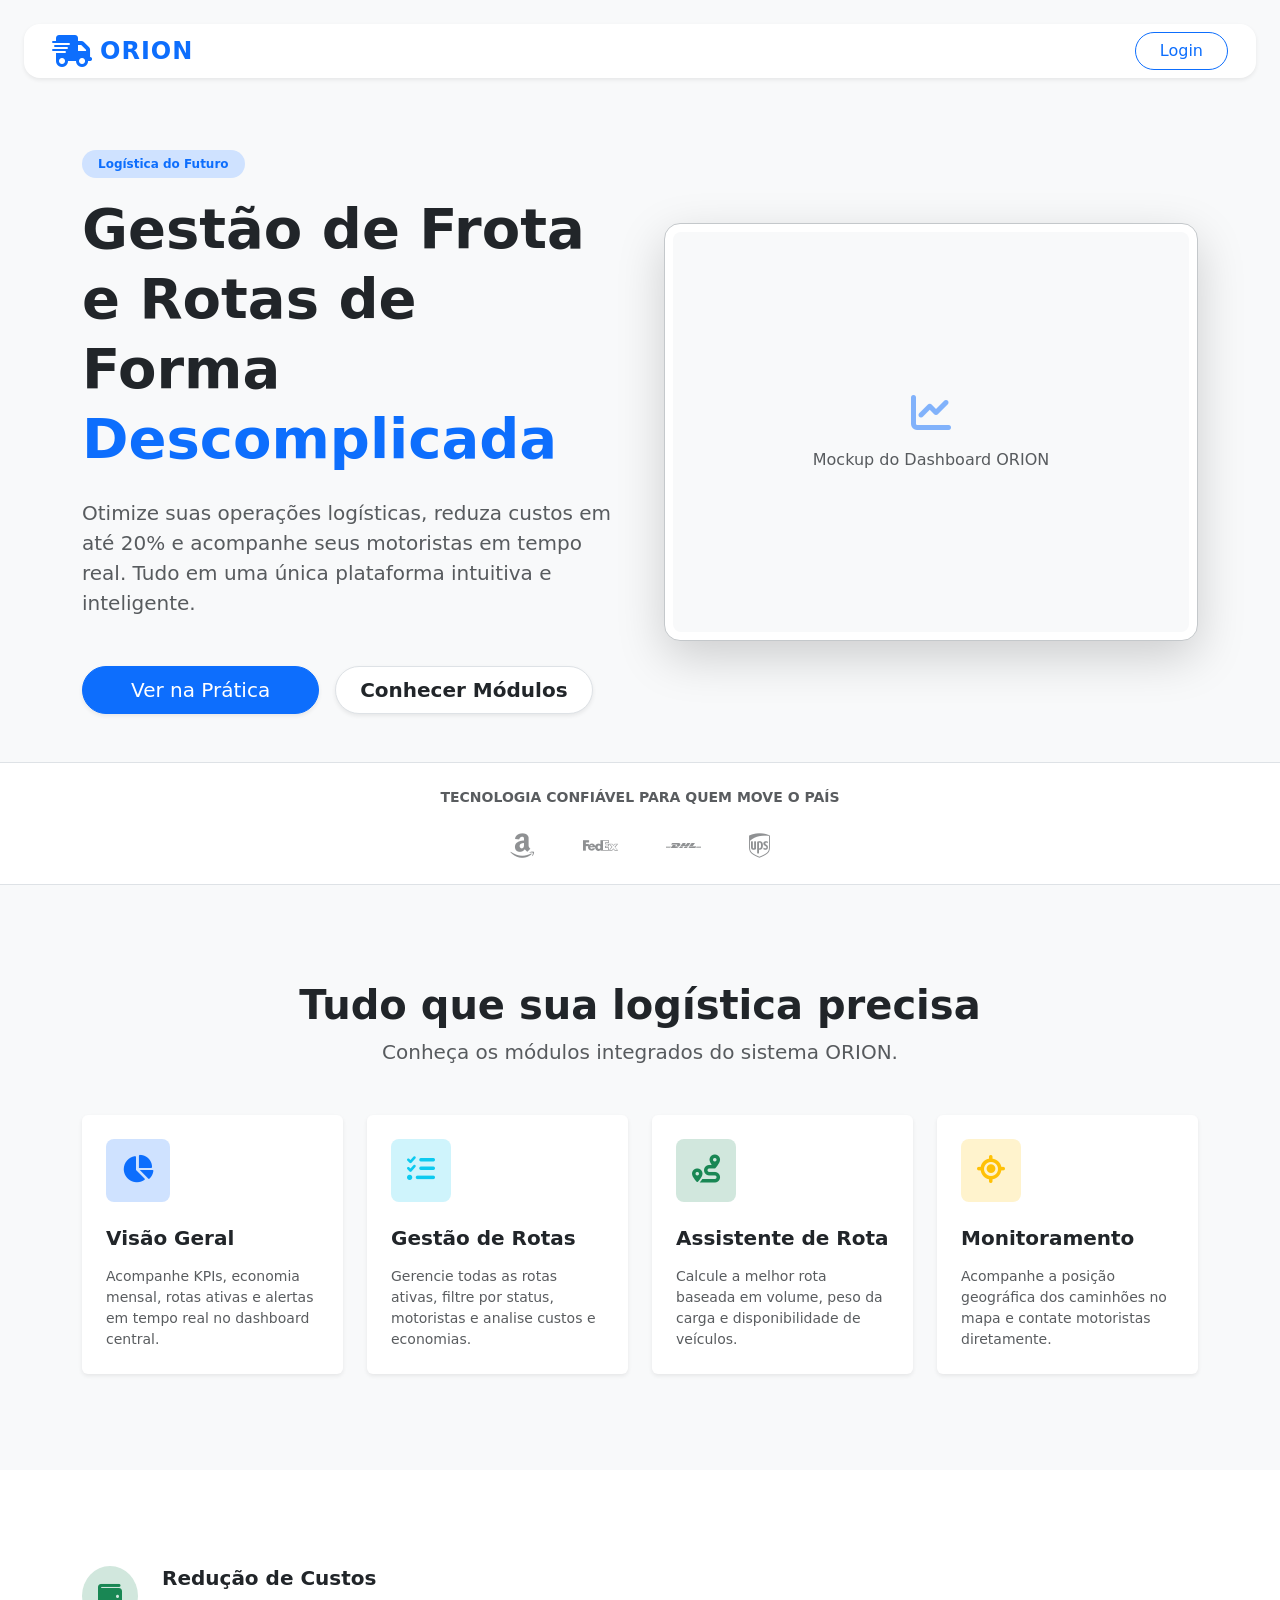
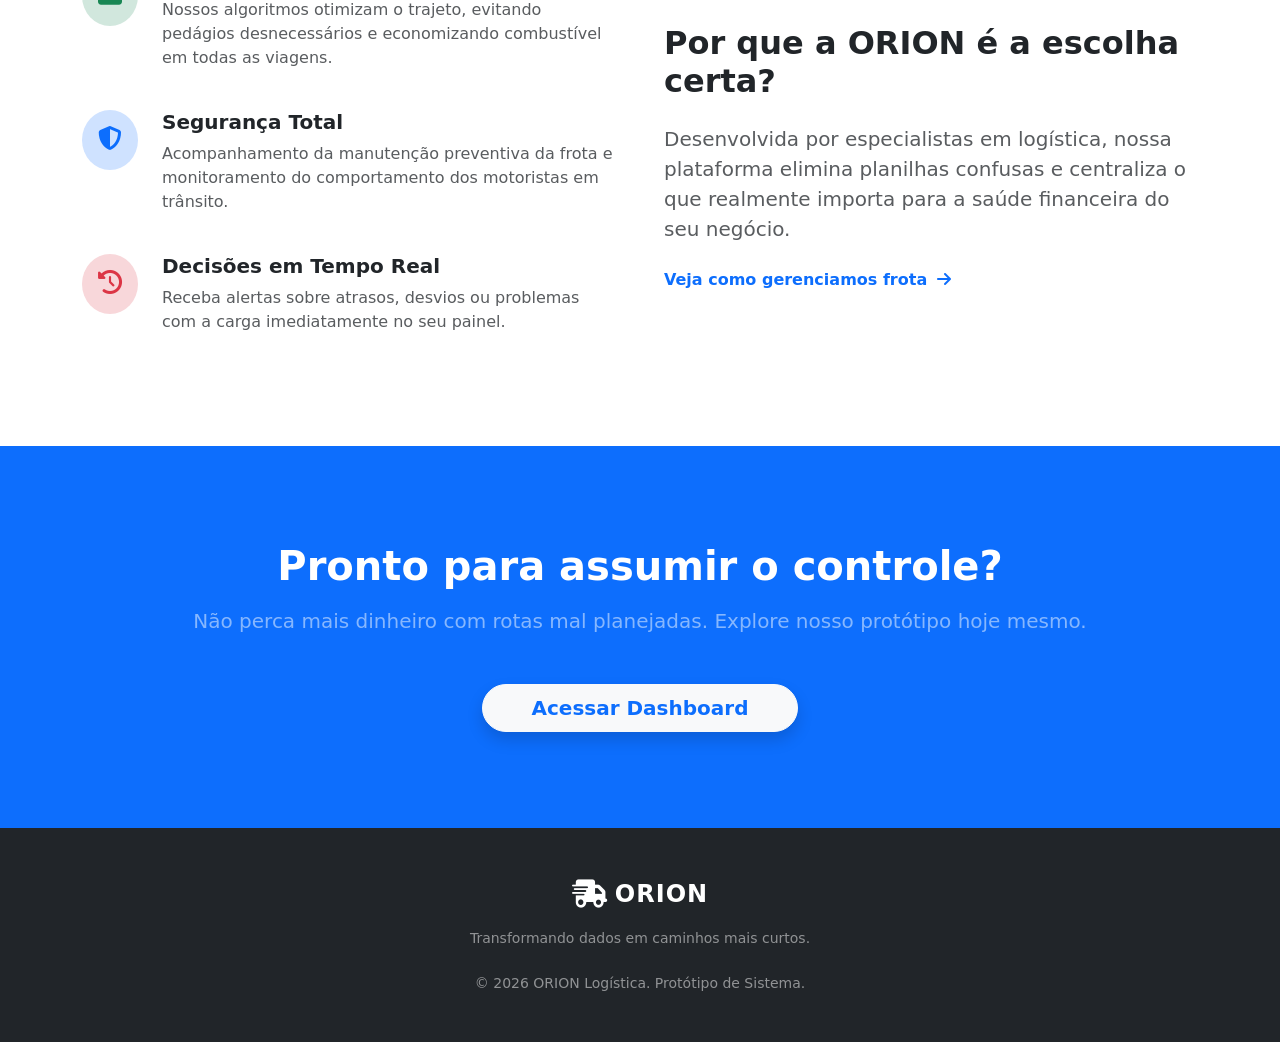
==== commit d0441f51: "." ====
--- a/index.html
+++ b/index.html
@@ -49,8 +49,7 @@
                             <div class="bg-light rounded-3 d-flex align-items-center justify-content-center" style="height: 400px;">
                                 <div class="text-muted text-center">
                                     <i class="fa-solid fa-chart-line fs-1 mb-3 text-primary opacity-50"></i>
-                                    <p class="mb-0 fw-medium">Mockup do Dashboard ORION</p>
-                                    <small>[Insira uma imagem de alta qualidade aqui]</small>
+                                    <p class="mb-0 fw-medium">Mockup do Dashboard ORION</p>                                    
                                 </div>
                             </div>
                         </div>
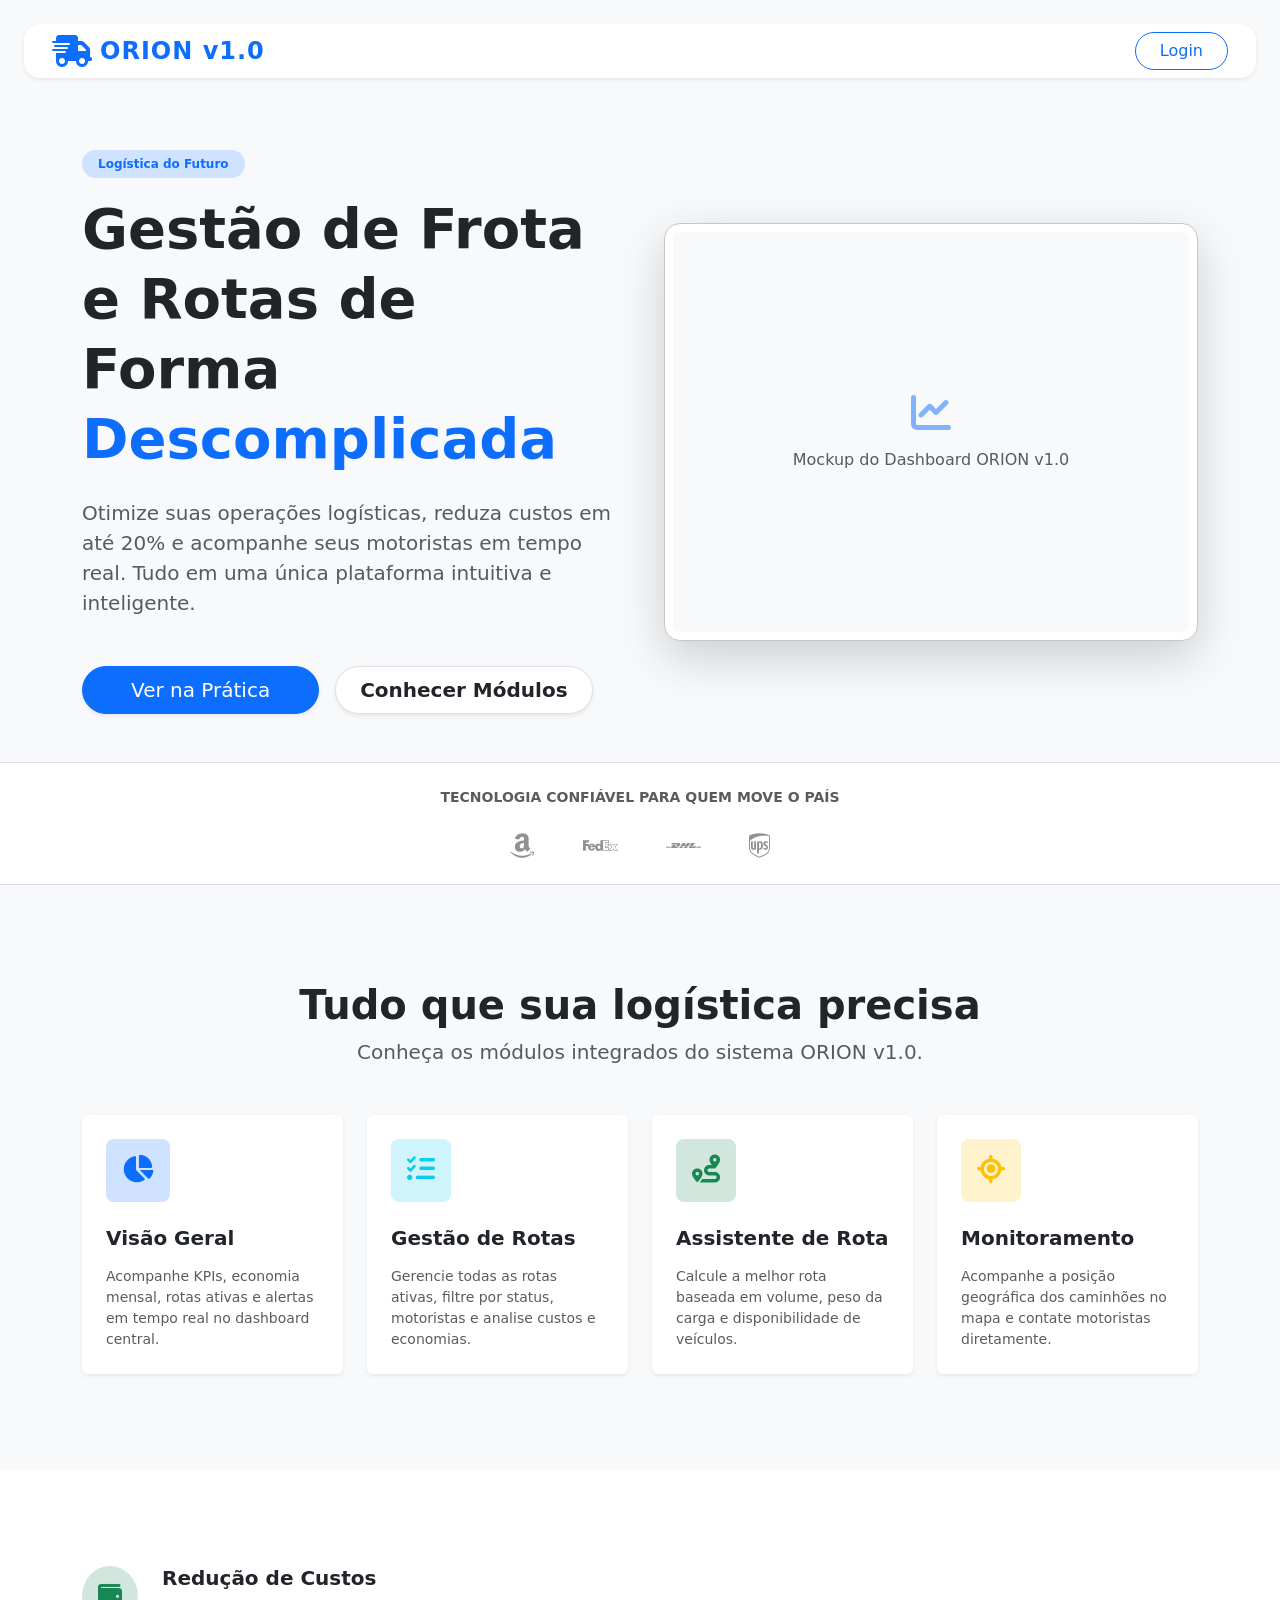
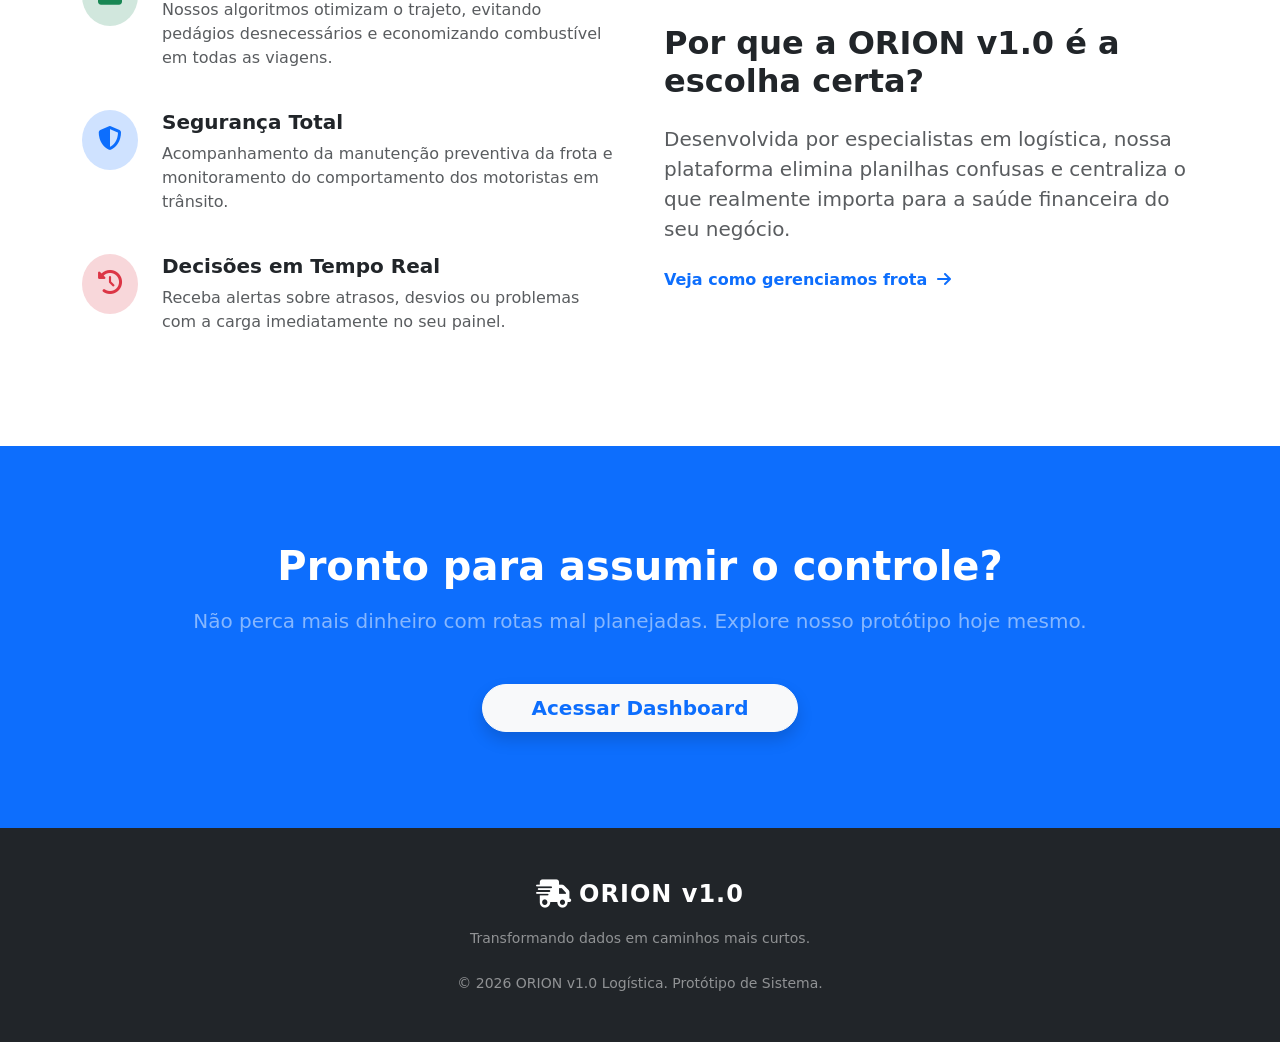
==== commit 285074b3: "." ====
--- a/index.html
+++ b/index.html
@@ -3,7 +3,7 @@
 <head>
     <meta charset="UTF-8">
     <meta name="viewport" content="width=device-width, initial-scale=1.0">
-    <title>ORION | Logística Inteligente</title>
+    <title>ORION v1.0 | Logística Inteligente</title>
     <link href="https://cdn.jsdelivr.net/npm/bootstrap@5.3.2/dist/css/bootstrap.min.css" rel="stylesheet">    
     <link rel="stylesheet" href="https://cdnjs.cloudflare.com/ajax/libs/font-awesome/6.4.2/css/all.min.css">
     <link rel="stylesheet" href="css/style.css">
@@ -16,7 +16,7 @@
                 <div class="container-fluid">
                     <div class="d-flex align-items-center text-primary">
                         <i class="fa-solid fa-truck-fast fs-2 me-2"></i>
-                        <a href="index.html" class="fs-4 fw-bold text-decoration-none" style="letter-spacing: 1px;">ORION</a>
+                        <a href="index.html" class="fs-4 fw-bold text-decoration-none" style="letter-spacing: 1px;">ORION v1.0</a>
                     </div>                               
                     <div class="d-flex gap-2">
                         <a href="login.html" class="btn btn-outline-primary rounded-pill px-4 d-none d-md-block">Login</a>
@@ -49,7 +49,7 @@
                             <div class="bg-light rounded-3 d-flex align-items-center justify-content-center" style="height: 400px;">
                                 <div class="text-muted text-center">
                                     <i class="fa-solid fa-chart-line fs-1 mb-3 text-primary opacity-50"></i>
-                                    <p class="mb-0 fw-medium">Mockup do Dashboard ORION</p>                                    
+                                    <p class="mb-0 fw-medium">Mockup do Dashboard ORION v1.0</p>                                    
                                 </div>
                             </div>
                         </div>
@@ -74,7 +74,7 @@
             <div class="container">
                 <div class="text-center mb-5">
                     <h2 class="fw-bold text-dark display-6">Tudo que sua logística precisa</h2>
-                    <p class="text-muted lead">Conheça os módulos integrados do sistema ORION.</p>
+                    <p class="text-muted lead">Conheça os módulos integrados do sistema ORION v1.0.</p>
                 </div>
                 
                 <div class="row g-4">
@@ -168,7 +168,7 @@
                         </div>
                     </div>
                     <div class="col-lg-6 order-1 order-lg-2">
-                        <h2 class="fw-bold text-dark mb-4">Por que a ORION é a escolha certa?</h2>
+                        <h2 class="fw-bold text-dark mb-4">Por que a ORION v1.0 é a escolha certa?</h2>
                         <p class="lead text-muted mb-4">Desenvolvida por especialistas em logística, nossa plataforma elimina planilhas confusas e centraliza o que realmente importa para a saúde financeira do seu negócio.</p>
                         <a href="gerencia.html" class="text-primary fw-bold text-decoration-none">Veja como gerenciamos frota <i class="fa-solid fa-arrow-right ms-1"></i></a>
                     </div>
@@ -190,10 +190,10 @@
         <div class="container text-center text-white-50">
             <div class="d-flex justify-content-center align-items-center mb-3 text-white">
                 <i class="fa-solid fa-truck-fast fs-3 me-2"></i>
-                <span class="fs-4 fw-bold brand-spacing" style="letter-spacing: 1px;">ORION</span>
+                <span class="fs-4 fw-bold brand-spacing" style="letter-spacing: 1px;">ORION v1.0</span>
             </div>
             <p class="mb-4 small">Transformando dados em caminhos mais curtos.</p>
-            <p class="mb-0 small">&copy; 2026 ORION Logística. Protótipo de Sistema.</p>
+            <p class="mb-0 small">&copy; 2026 ORION v1.0 Logística. Protótipo de Sistema.</p>
         </div>
     </footer>
 
